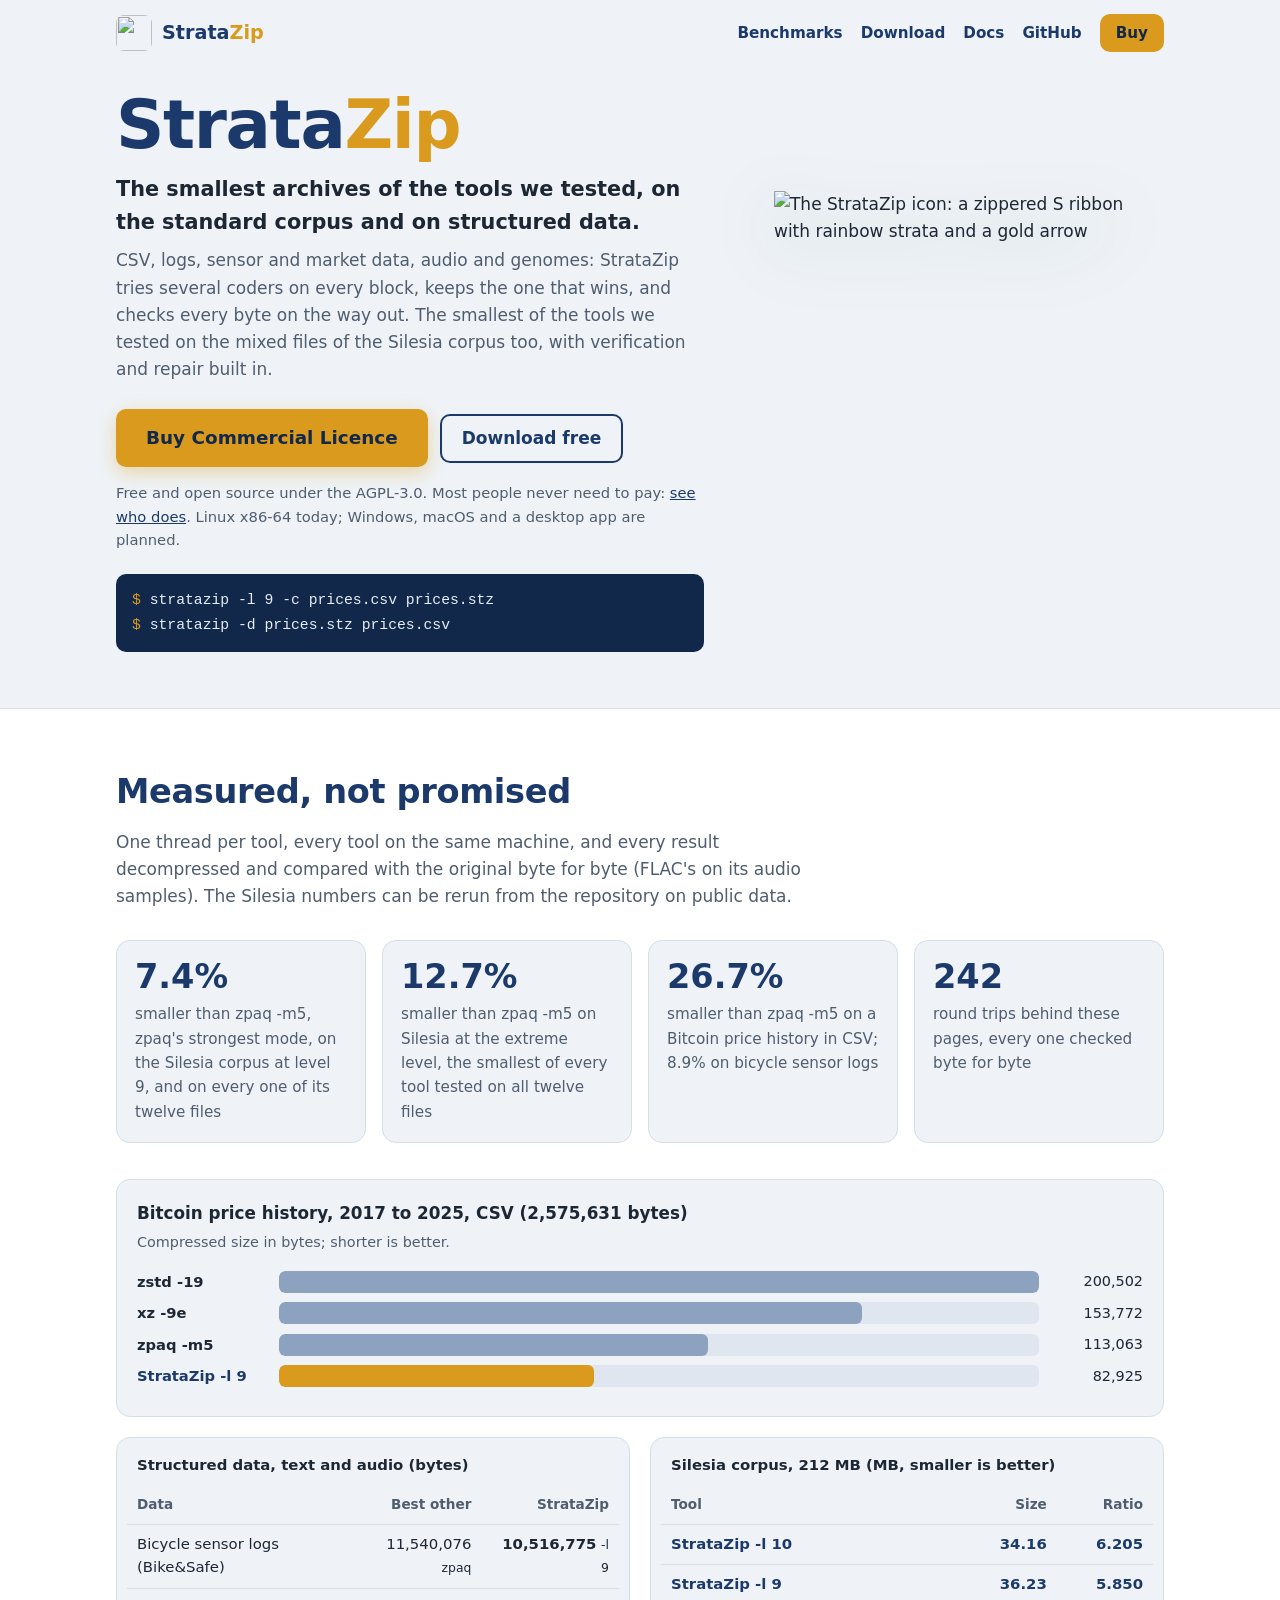
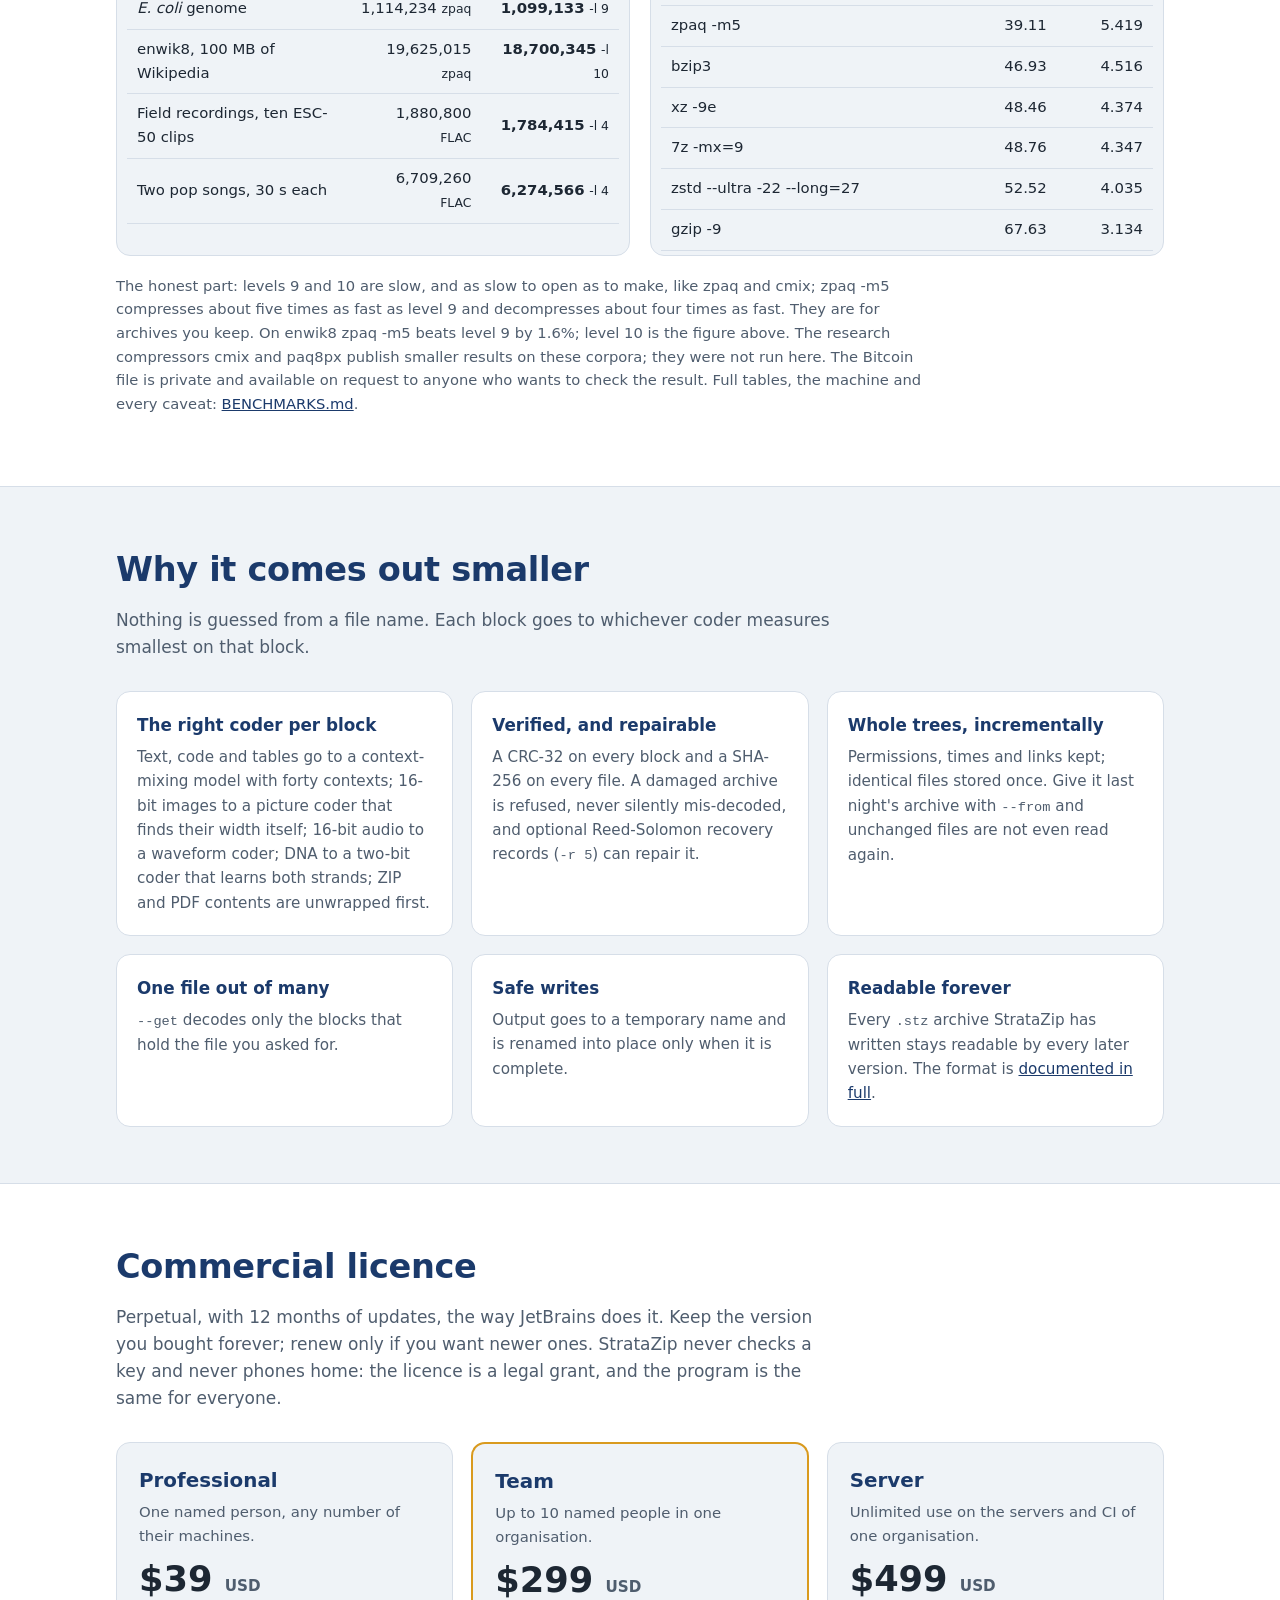
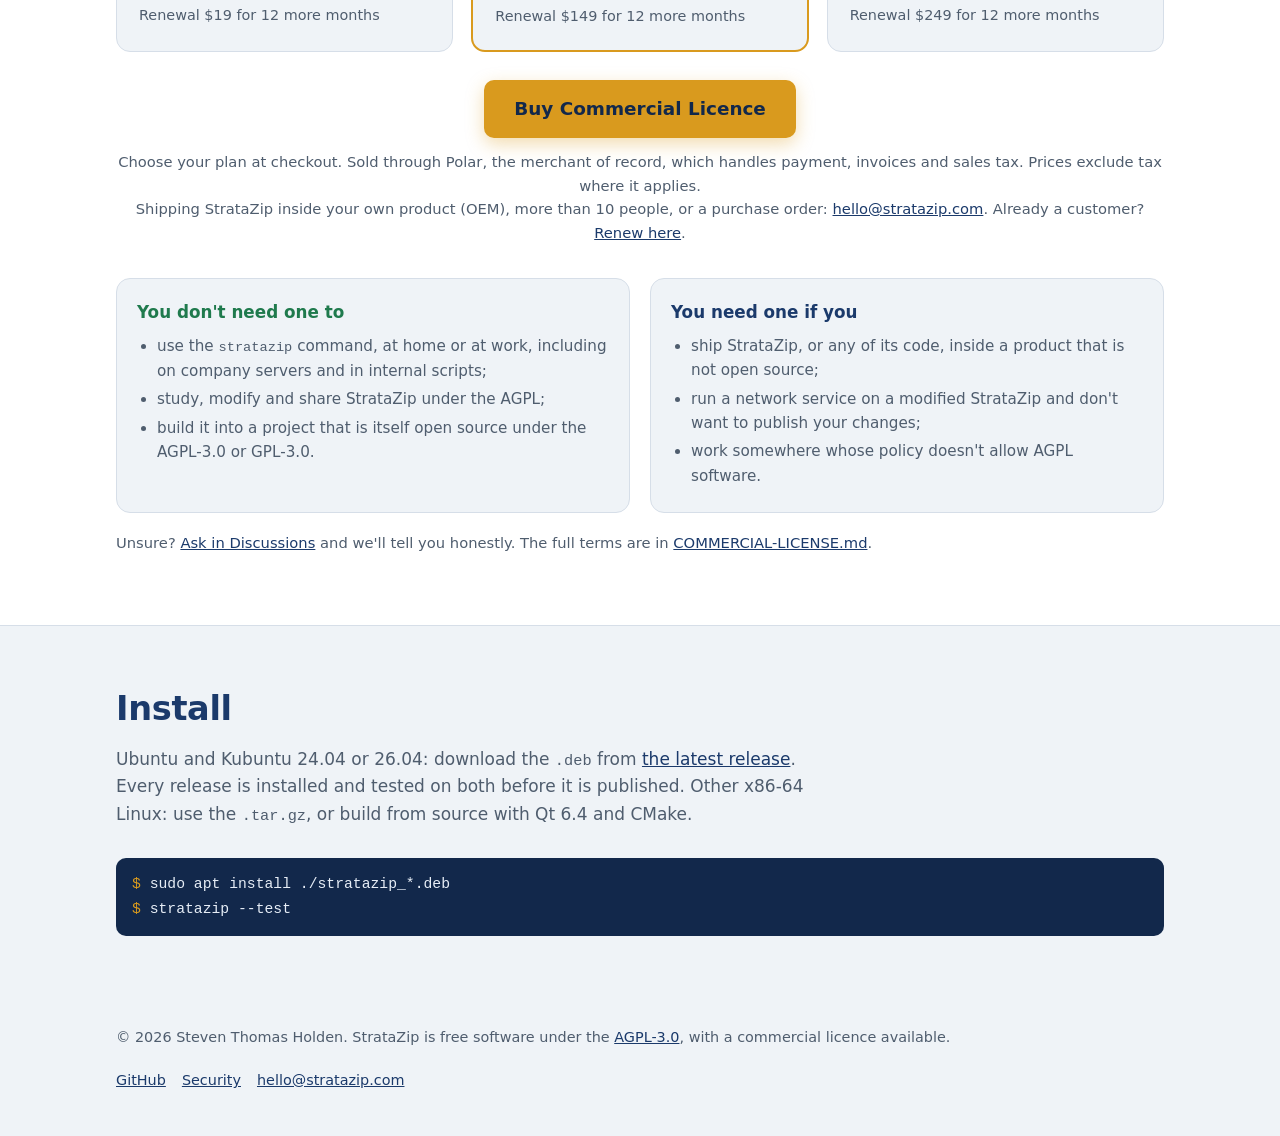
==== site/index.html @ c7405f05 "Site hero, README header and unwrapped release notes - site: the hero's last sentence still said "cl" ====
<!doctype html>
<!-- SPDX-License-Identifier: AGPL-3.0-only  Copyright (C) 2026 Steven Thomas Holden -->
<html lang="en">
<head>
  <meta charset="utf-8">
  <meta name="viewport" content="width=device-width, initial-scale=1">
  <title>StrataZip: maximum-ratio archiving</title>
  <meta name="description" content="StrataZip is a Linux archiver that picks the best coder for every block. Among the tools tested, the smallest archives on the Silesia corpus and on CSV, sensor and market data, audio and genomes, with verification and repair built in.">
  <link rel="canonical" href="https://stratazip.com/">
  <link rel="icon" type="image/png" href="assets/icon-64.png">
  <link rel="apple-touch-icon" href="assets/icon-256.png">
  <meta property="og:type" content="website">
  <meta property="og:title" content="StrataZip: maximum-ratio archiving">
  <meta property="og:description" content="7.4% under zpaq's strongest mode on the Silesia corpus, 26.7% on market data, 5 to 7% under FLAC on audio. Open source (AGPL-3.0) with a commercial licence.">
  <meta property="og:url" content="https://stratazip.com/">
  <meta property="og:image" content="https://stratazip.com/assets/banner.png">
  <meta name="twitter:card" content="summary_large_image">
  <link rel="stylesheet" href="style.css">
</head>
<body>

<header class="top">
  <div class="wrap">
    <a class="brand" href="./"><img src="assets/icon-64.png" alt="" width="36" height="36"><span>Strata<b>Zip</b></span></a>
    <nav aria-label="Main">
      <a href="#benchmarks" class="hide-s">Benchmarks</a>
      <a href="https://github.com/thomholden/StrataZip/releases/latest">Download</a>
      <a href="https://github.com/thomholden/StrataZip#readme" class="hide-s">Docs</a>
      <a href="https://github.com/thomholden/StrataZip">GitHub</a>
      <a class="btn btn-buy" href="#pricing">Buy</a>
    </nav>
  </div>
</header>

<main>

<section class="hero" style="padding-top:24px">
  <div class="wrap">
    <div>
      <h1>Strata<span>Zip</span></h1>
      <p class="lede">The smallest archives of the tools we tested, on the standard corpus and on structured data.</p>
      <p class="sub">CSV, logs, sensor and market data, audio and genomes: StrataZip tries several
        coders on every block, keeps the one that wins, and checks every byte on the way out.
        The smallest of the tools we tested on the mixed files of the Silesia corpus too,
        with verification and repair built in.</p>
      <div class="actions">
        <a class="btn btn-buy btn-big" href="https://buy.polar.sh/polar_cl_TdyygtE7vRQPSmICHFd2XKVP4a7QcoTfSLvcU0vBhZL">Buy Commercial Licence</a>
        <a class="btn btn-plain" href="https://github.com/thomholden/StrataZip/releases/latest">Download free</a>
      </div>
      <p class="fine">Free and open source under the AGPL-3.0. Most people never need to pay:
        <a href="#need">see who does</a>. Linux x86-64 today; Windows, macOS and a desktop app are planned.</p>
      <pre class="term"><span class="p">$</span> stratazip -l 9 -c prices.csv prices.stz
<span class="p">$</span> stratazip -d prices.stz prices.csv</pre>
    </div>
    <div class="hero-art">
      <img src="assets/icon-512.png" alt="The StrataZip icon: a zippered S ribbon with rainbow strata and a gold arrow" width="512" height="512">
    </div>
  </div>
</section>

<section class="alt" id="benchmarks">
  <div class="wrap">
    <h2>Measured, not promised</h2>
    <p class="intro">One thread per tool, every tool on the same machine, and every result
      decompressed and compared with the original byte for byte (FLAC's on its audio samples).
      The Silesia numbers can be
      rerun from the repository on public data.</p>

    <div class="stats">
      <div class="stat"><div class="n">7.4%</div><div class="t">smaller than zpaq -m5, zpaq's strongest mode, on the Silesia corpus at level 9, and on every one of its twelve files</div></div>
      <div class="stat"><div class="n">12.7%</div><div class="t">smaller than zpaq -m5 on Silesia at the extreme level, the smallest of every tool tested on all twelve files</div></div>
      <div class="stat"><div class="n">26.7%</div><div class="t">smaller than zpaq -m5 on a Bitcoin price history in CSV; 8.9% on bicycle sensor logs</div></div>
      <div class="stat"><div class="n">242</div><div class="t">round trips behind these pages, every one checked byte for byte</div></div>
    </div>

    <div class="chart">
      <h3>Bitcoin price history, 2017 to 2025, CSV (2,575,631 bytes)</h3>
      <p class="note">Compressed size in bytes; shorter is better.</p>
      <div class="bar"><span class="lbl">zstd -19</span><span class="track"><span class="fill" style="width:100.0%; display:block"></span></span><span class="val">200,502</span></div>
      <div class="bar"><span class="lbl">xz -9e</span><span class="track"><span class="fill" style="width:76.7%; display:block"></span></span><span class="val">153,772</span></div>
      <div class="bar"><span class="lbl">zpaq -m5</span><span class="track"><span class="fill" style="width:56.4%; display:block"></span></span><span class="val">113,063</span></div>
      <div class="bar us"><span class="lbl">StrataZip -l 9</span><span class="track"><span class="fill" style="width:41.4%; display:block"></span></span><span class="val">82,925</span></div>
    </div>

    <div class="two">
      <div class="tablebox">
        <table>
          <caption style="text-align:left; font-weight:600; padding:8px 10px; color:var(--ink)">Structured data, text and audio (bytes)</caption>
          <thead><tr><th>Data</th><th>Best other</th><th>StrataZip</th></tr></thead>
          <tbody>
            <tr><td>Bicycle sensor logs (Bike&amp;Safe)</td><td>11,540,076 <small>zpaq</small></td><td><b>10,516,775</b> <small>-l 9</small></td></tr>
            <tr><td><i>E. coli</i> genome</td><td>1,114,234 <small>zpaq</small></td><td><b>1,099,133</b> <small>-l 9</small></td></tr>
            <tr><td>enwik8, 100 MB of Wikipedia</td><td>19,625,015 <small>zpaq</small></td><td><b>18,700,345</b> <small>-l 10</small></td></tr>
            <tr><td>Field recordings, ten ESC-50 clips</td><td>1,880,800 <small>FLAC</small></td><td><b>1,784,415</b> <small>-l 4</small></td></tr>
            <tr><td>Two pop songs, 30 s each</td><td>6,709,260 <small>FLAC</small></td><td><b>6,274,566</b> <small>-l 4</small></td></tr>
          </tbody>
        </table>
      </div>
      <div class="tablebox">
        <table>
          <caption style="text-align:left; font-weight:600; padding:8px 10px; color:var(--ink)">Silesia corpus, 212 MB (MB, smaller is better)</caption>
          <thead><tr><th>Tool</th><th>Size</th><th>Ratio</th></tr></thead>
          <tbody>
            <tr class="us"><td>StrataZip -l 10</td><td>34.16</td><td>6.205</td></tr>
            <tr class="us"><td>StrataZip -l 9</td><td>36.23</td><td>5.850</td></tr>
            <tr><td>zpaq -m5</td><td>39.11</td><td>5.419</td></tr>
            <tr><td>bzip3</td><td>46.93</td><td>4.516</td></tr>
            <tr><td>xz -9e</td><td>48.46</td><td>4.374</td></tr>
            <tr><td>7z -mx=9</td><td>48.76</td><td>4.347</td></tr>
            <tr><td>zstd --ultra -22 --long=27</td><td>52.52</td><td>4.035</td></tr>
            <tr><td>gzip -9</td><td>67.63</td><td>3.134</td></tr>
          </tbody>
        </table>
      </div>
    </div>

    <p class="caveat">The honest part: levels 9 and 10 are slow, and as slow to open as to make,
      like zpaq and cmix; zpaq -m5 compresses about five times as fast as level 9 and decompresses
      about four times as fast. They are for archives
      you keep. On enwik8 zpaq -m5 beats level 9 by 1.6%; level 10 is the figure above. The research
      compressors cmix and paq8px publish smaller results on these corpora; they were not run here. The
      Bitcoin file is private and available on request to anyone who wants to check the result.
      Full tables, the machine and every caveat:
      <a href="https://github.com/thomholden/StrataZip/blob/main/docs/BENCHMARKS.md">BENCHMARKS.md</a>.</p>
  </div>
</section>

<section id="why">
  <div class="wrap">
    <h2>Why it comes out smaller</h2>
    <p class="intro">Nothing is guessed from a file name. Each block goes to whichever coder
      measures smallest on that block.</p>
    <div class="features">
      <div class="feature"><h3>The right coder per block</h3><p>Text, code and tables go to a context-mixing model with forty contexts; 16-bit images to a picture coder that finds their width itself; 16-bit audio to a waveform coder; DNA to a two-bit coder that learns both strands; ZIP and PDF contents are unwrapped first.</p></div>
      <div class="feature"><h3>Verified, and repairable</h3><p>A CRC-32 on every block and a SHA-256 on every file. A damaged archive is refused, never silently mis-decoded, and optional Reed-Solomon recovery records (<code>-r 5</code>) can repair it.</p></div>
      <div class="feature"><h3>Whole trees, incrementally</h3><p>Permissions, times and links kept; identical files stored once. Give it last night's archive with <code>--from</code> and unchanged files are not even read again.</p></div>
      <div class="feature"><h3>One file out of many</h3><p><code>--get</code> decodes only the blocks that hold the file you asked for.</p></div>
      <div class="feature"><h3>Safe writes</h3><p>Output goes to a temporary name and is renamed into place only when it is complete.</p></div>
      <div class="feature"><h3>Readable forever</h3><p>Every <code>.stz</code> archive StrataZip has written stays readable by every later version. The format is <a href="https://github.com/thomholden/StrataZip/blob/main/docs/FORMAT.md">documented in full</a>.</p></div>
    </div>
  </div>
</section>

<section class="alt" id="pricing">
  <div class="wrap">
    <h2>Commercial licence</h2>
    <p class="intro">Perpetual, with 12 months of updates, the way JetBrains does it. Keep the
      version you bought forever; renew only if you want newer ones. StrataZip never checks a key
      and never phones home: the licence is a legal grant, and the program is the same for everyone.</p>

    <div class="plans">
      <div class="plan"><h3>Professional</h3><p class="who">One named person, any number of their machines.</p><div class="price">$39 <small>USD</small></div><div class="renew">Renewal $19 for 12 more months</div></div>
      <div class="plan pick"><h3>Team</h3><p class="who">Up to 10 named people in one organisation.</p><div class="price">$299 <small>USD</small></div><div class="renew">Renewal $149 for 12 more months</div></div>
      <div class="plan"><h3>Server</h3><p class="who">Unlimited use on the servers and CI of one organisation.</p><div class="price">$499 <small>USD</small></div><div class="renew">Renewal $249 for 12 more months</div></div>
    </div>

    <div class="buybar">
      <a class="btn btn-buy btn-big" href="https://buy.polar.sh/polar_cl_TdyygtE7vRQPSmICHFd2XKVP4a7QcoTfSLvcU0vBhZL">Buy Commercial Licence</a>
      <p>Choose your plan at checkout. Sold through Polar, the merchant of record, which handles
        payment, invoices and sales tax. Prices exclude tax where it applies.<br>
        Shipping StrataZip inside your own product (OEM), more than 10 people, or a purchase order:
        <a href="mailto:hello@stratazip.com">hello@stratazip.com</a>.
        Already a customer? <a href="https://github.com/thomholden/StrataZip/blob/main/COMMERCIAL.md#renewing">Renew here</a>.</p>
    </div>

    <div class="need" id="need">
      <div class="free">
        <h3>You don't need one to</h3>
        <ul>
          <li>use the <code>stratazip</code> command, at home or at work, including on company servers and in internal scripts;</li>
          <li>study, modify and share StrataZip under the AGPL;</li>
          <li>build it into a project that is itself open source under the AGPL-3.0 or GPL-3.0.</li>
        </ul>
      </div>
      <div class="paid">
        <h3>You need one if you</h3>
        <ul>
          <li>ship StrataZip, or any of its code, inside a product that is not open source;</li>
          <li>run a network service on a modified StrataZip and don't want to publish your changes;</li>
          <li>work somewhere whose policy doesn't allow AGPL software.</li>
        </ul>
      </div>
    </div>
    <p class="caveat">Unsure? <a href="https://github.com/thomholden/StrataZip/discussions">Ask in Discussions</a>
      and we'll tell you honestly. The full terms are in
      <a href="https://github.com/thomholden/StrataZip/blob/main/COMMERCIAL-LICENSE.md">COMMERCIAL-LICENSE.md</a>.</p>
  </div>
</section>

<section id="install">
  <div class="wrap">
    <h2>Install</h2>
    <p class="intro">Ubuntu and Kubuntu 24.04 or 26.04: download the <code>.deb</code> from
      <a href="https://github.com/thomholden/StrataZip/releases/latest">the latest release</a>. Every
      release is installed and tested on both before it is published. Other x86-64 Linux: use the
      <code>.tar.gz</code>, or build from source with Qt 6.4 and CMake.</p>
    <pre class="term"><span class="p">$</span> sudo apt install ./stratazip_*.deb
<span class="p">$</span> stratazip --test</pre>
  </div>
</section>

</main>

<footer>
  <div class="wrap">
    <div>© 2026 Steven Thomas Holden. StrataZip is free software under the
      <a href="https://github.com/thomholden/StrataZip/blob/main/LICENSE">AGPL-3.0</a>, with a commercial licence available.</div>
    <nav aria-label="Footer">
      <a href="https://github.com/thomholden/StrataZip">GitHub</a>
      <a href="https://github.com/thomholden/StrataZip/blob/main/SECURITY.md">Security</a>
      <a href="mailto:hello@stratazip.com">hello@stratazip.com</a>
    </nav>
  </div>
</footer>

</body>
</html>
---- site/style.css ----
/* SPDX-License-Identifier: AGPL-3.0-only
   Copyright (C) 2026 Steven Thomas Holden
   stratazip.com: one stylesheet, no web fonts, no scripts from anywhere else. */

:root {
  --navy: #1b3a6b;
  --navy-deep: #12284b;
  --gold: #d99a1e;
  --gold-hover: #e8ab2e;
  --ink: #1d2733;
  --muted: #4f5d6e;
  --bg: #eff3f7;
  --card: #ffffff;
  --line: #d6dee8;
  --good: #1f7a4d;
  --radius: 14px;
  --wrap: 1080px;
  color-scheme: light;
}

* { box-sizing: border-box; }

html { -webkit-text-size-adjust: 100%; }

body {
  margin: 0;
  background: var(--bg);
  color: var(--ink);
  font: 17px/1.6 system-ui, -apple-system, "Segoe UI", Roboto, "Helvetica Neue", Arial, sans-serif;
}

a { color: var(--navy); }
a:hover { color: var(--navy-deep); }

code, pre {
  font-family: ui-monospace, "SFMono-Regular", Menlo, Consolas, "Liberation Mono", monospace;
  font-size: 0.9em;
}

.wrap { max-width: var(--wrap); margin: 0 auto; padding: 0 16px; }

/* ---- header ---- */
.top { padding: 14px 0; }
.top .wrap { display: flex; align-items: center; gap: 16px; flex-wrap: wrap; }
.brand {
  display: flex; align-items: center; gap: 10px;
  font-weight: 800; font-size: 1.2rem; text-decoration: none; color: var(--navy);
  margin-right: auto;
}
.brand img { width: 36px; height: 36px; border-radius: 8px; }
.brand b { color: var(--gold); font-weight: 800; }
.top nav { display: flex; gap: 18px; align-items: center; flex-wrap: wrap; }
.top nav a { text-decoration: none; font-weight: 600; font-size: 0.95rem; }

/* ---- buttons ---- */
.btn {
  display: inline-block; text-decoration: none; font-weight: 700;
  border-radius: 10px; padding: 12px 20px; line-height: 1.2;
  border: 2px solid transparent;
}
.btn-buy { background: var(--gold); color: var(--navy-deep); }
.btn-buy:hover { background: var(--gold-hover); color: var(--navy-deep); }
.btn-big { font-size: 1.15rem; padding: 16px 28px; box-shadow: 0 6px 18px rgba(217, 154, 30, 0.35); }
.btn-plain { border-color: var(--navy); color: var(--navy); background: transparent; }
.btn-plain:hover { background: var(--navy); color: #fff; }
.top .btn { padding: 8px 14px; font-size: 0.95rem; }

/* ---- hero ---- */
.hero { padding: 40px 0 56px; }
.hero .wrap { display: grid; grid-template-columns: 1.4fr 1fr; gap: 40px; align-items: center; }
.hero h1 {
  margin: 0 0 6px; font-size: clamp(2.6rem, 7vw, 4.2rem); line-height: 1.05;
  color: var(--navy); letter-spacing: -0.02em;
}
.hero h1 span { color: var(--gold); }
.hero .lede { font-size: 1.3rem; color: var(--ink); margin: 12px 0 8px; font-weight: 600; }
.hero .sub { color: var(--muted); margin: 0 0 26px; }
.hero .actions { display: flex; gap: 12px; flex-wrap: wrap; align-items: center; }
.hero .fine { color: var(--muted); font-size: 0.92rem; margin-top: 14px; }
.hero-art img { width: 100%; max-width: 360px; height: auto; display: block; margin: 0 auto;
  filter: drop-shadow(0 18px 30px rgba(18, 40, 75, 0.28)); }

.term {
  background: var(--navy-deep); color: #e6edf6; border-radius: 10px;
  padding: 14px 16px; margin: 22px 0 0; overflow-x: auto; font-size: 0.92rem; line-height: 1.7;
}
.term .p { color: var(--gold); user-select: none; }

/* ---- sections ---- */
section { padding: 56px 0; }
section.alt { background: var(--card); border-top: 1px solid var(--line); border-bottom: 1px solid var(--line); }
h2 { color: var(--navy); font-size: clamp(1.6rem, 4vw, 2.1rem); margin: 0 0 10px; letter-spacing: -0.01em; }
.intro { color: var(--muted); max-width: 720px; margin: 0 0 30px; }

/* ---- stat tiles ---- */
.stats { display: grid; grid-template-columns: repeat(4, 1fr); gap: 16px; margin-bottom: 36px; }
.stat { background: var(--bg); border: 1px solid var(--line); border-radius: var(--radius); padding: 18px; }
section:not(.alt) .stat { background: var(--card); }
.stat .n { font-size: 2.1rem; font-weight: 800; color: var(--navy); line-height: 1.1; }
.stat .n small { font-size: 1rem; font-weight: 700; color: var(--muted); }
.stat .t { font-size: 0.95rem; color: var(--muted); margin-top: 6px; }

/* ---- bar chart ---- */
.chart { background: var(--bg); border: 1px solid var(--line); border-radius: var(--radius); padding: 20px; }
.chart h3 { margin: 0 0 4px; font-size: 1.05rem; color: var(--ink); }
.chart .note { margin: 0 0 16px; color: var(--muted); font-size: 0.9rem; }
.bar { display: grid; grid-template-columns: 130px 1fr 92px; gap: 12px; align-items: center; margin: 8px 0; }
.bar .lbl { font-size: 0.92rem; font-weight: 600; }
.bar .track { background: #dfe6ef; border-radius: 6px; height: 22px; overflow: hidden; }
.bar .fill { background: #8da2bf; height: 100%; border-radius: 6px; }
.bar.us .fill { background: var(--gold); }
.bar.us .lbl { color: var(--navy); }
.bar .val { font-variant-numeric: tabular-nums; font-size: 0.9rem; text-align: right; }

.two { display: grid; grid-template-columns: 1fr 1fr; gap: 20px; margin-top: 20px; }

table { width: 100%; border-collapse: collapse; font-size: 0.93rem; }
th, td { padding: 8px 10px; border-bottom: 1px solid var(--line); text-align: right; }
th:first-child, td:first-child { text-align: left; }
th { color: var(--muted); font-weight: 600; font-size: 0.85rem; }
tr.us td { font-weight: 700; color: var(--navy); }
.tablebox { background: var(--card); border: 1px solid var(--line); border-radius: var(--radius); padding: 8px 10px 4px; overflow-x: auto; }
section.alt .tablebox { background: var(--bg); }
.caveat { color: var(--muted); font-size: 0.92rem; margin-top: 18px; max-width: 820px; }

/* ---- features ---- */
.features { display: grid; grid-template-columns: repeat(3, 1fr); gap: 18px; }
.feature { background: var(--card); border: 1px solid var(--line); border-radius: var(--radius); padding: 20px; }
.feature h3 { margin: 0 0 6px; font-size: 1.05rem; color: var(--navy); }
.feature p { margin: 0; color: var(--muted); font-size: 0.95rem; }

/* ---- pricing ---- */
.plans { display: grid; grid-template-columns: repeat(3, 1fr); gap: 18px; margin-bottom: 24px; }
.plan { background: var(--bg); border: 1px solid var(--line); border-radius: var(--radius); padding: 22px; }
.plan.pick { border: 2px solid var(--gold); }
.plan h3 { margin: 0; color: var(--navy); }
.plan .who { color: var(--muted); font-size: 0.93rem; min-height: 3em; margin: 4px 0 12px; }
.plan .price { font-size: 2.2rem; font-weight: 800; color: var(--ink); line-height: 1; }
.plan .price small { font-size: 0.95rem; color: var(--muted); font-weight: 600; }
.plan .renew { color: var(--muted); font-size: 0.9rem; margin-top: 8px; }
.buybar { text-align: center; margin: 28px 0 8px; }
.buybar p { color: var(--muted); font-size: 0.92rem; margin: 12px 0 0; }

.need { display: grid; grid-template-columns: 1fr 1fr; gap: 20px; margin-top: 34px; }
.need > div { background: var(--bg); border: 1px solid var(--line); border-radius: var(--radius); padding: 20px; }
.need h3 { margin: 0 0 8px; font-size: 1.05rem; }
.need .free h3 { color: var(--good); }
.need .paid h3 { color: var(--navy); }
.need ul { margin: 0; padding-left: 20px; color: var(--muted); font-size: 0.95rem; }
.need li { margin: 4px 0; }

/* ---- simple pages ---- */
.page { padding: 40px 0 70px; }
.page .card { background: var(--card); border: 1px solid var(--line); border-radius: var(--radius);
  padding: 32px; max-width: 720px; margin: 0 auto; }
.page h1 { color: var(--navy); margin: 0 0 10px; font-size: clamp(1.8rem, 5vw, 2.4rem); line-height: 1.15; }
.page ol { padding-left: 22px; }
.page li { margin: 10px 0; }
.page .actions { display: flex; gap: 12px; flex-wrap: wrap; margin-top: 24px; }

/* ---- footer ---- */
footer { padding: 34px 0 44px; color: var(--muted); font-size: 0.9rem; }
footer .wrap { display: flex; gap: 20px; flex-wrap: wrap; justify-content: space-between; }
footer nav { display: flex; gap: 16px; flex-wrap: wrap; }

/* ---- narrow screens ---- */
@media (max-width: 900px) {
  .stats { grid-template-columns: repeat(2, 1fr); }
  .features, .plans { grid-template-columns: 1fr; }
  .plan .who { min-height: 0; }
}
@media (max-width: 760px) {
  .hero { padding: 16px 0 40px; }
  .hero .wrap { grid-template-columns: minmax(0, 1fr); }
  .hero .wrap > * { min-width: 0; }
  .hero-art { order: -1; }
  .hero-art img { max-width: 160px; }
  .two, .need { grid-template-columns: 1fr; }
  .top nav .hide-s { display: none; }
  .bar { grid-template-columns: 92px 1fr 74px; gap: 8px; }
  section { padding: 44px 0; }
}
@media (max-width: 420px) {
  .stats { grid-template-columns: 1fr; }
}
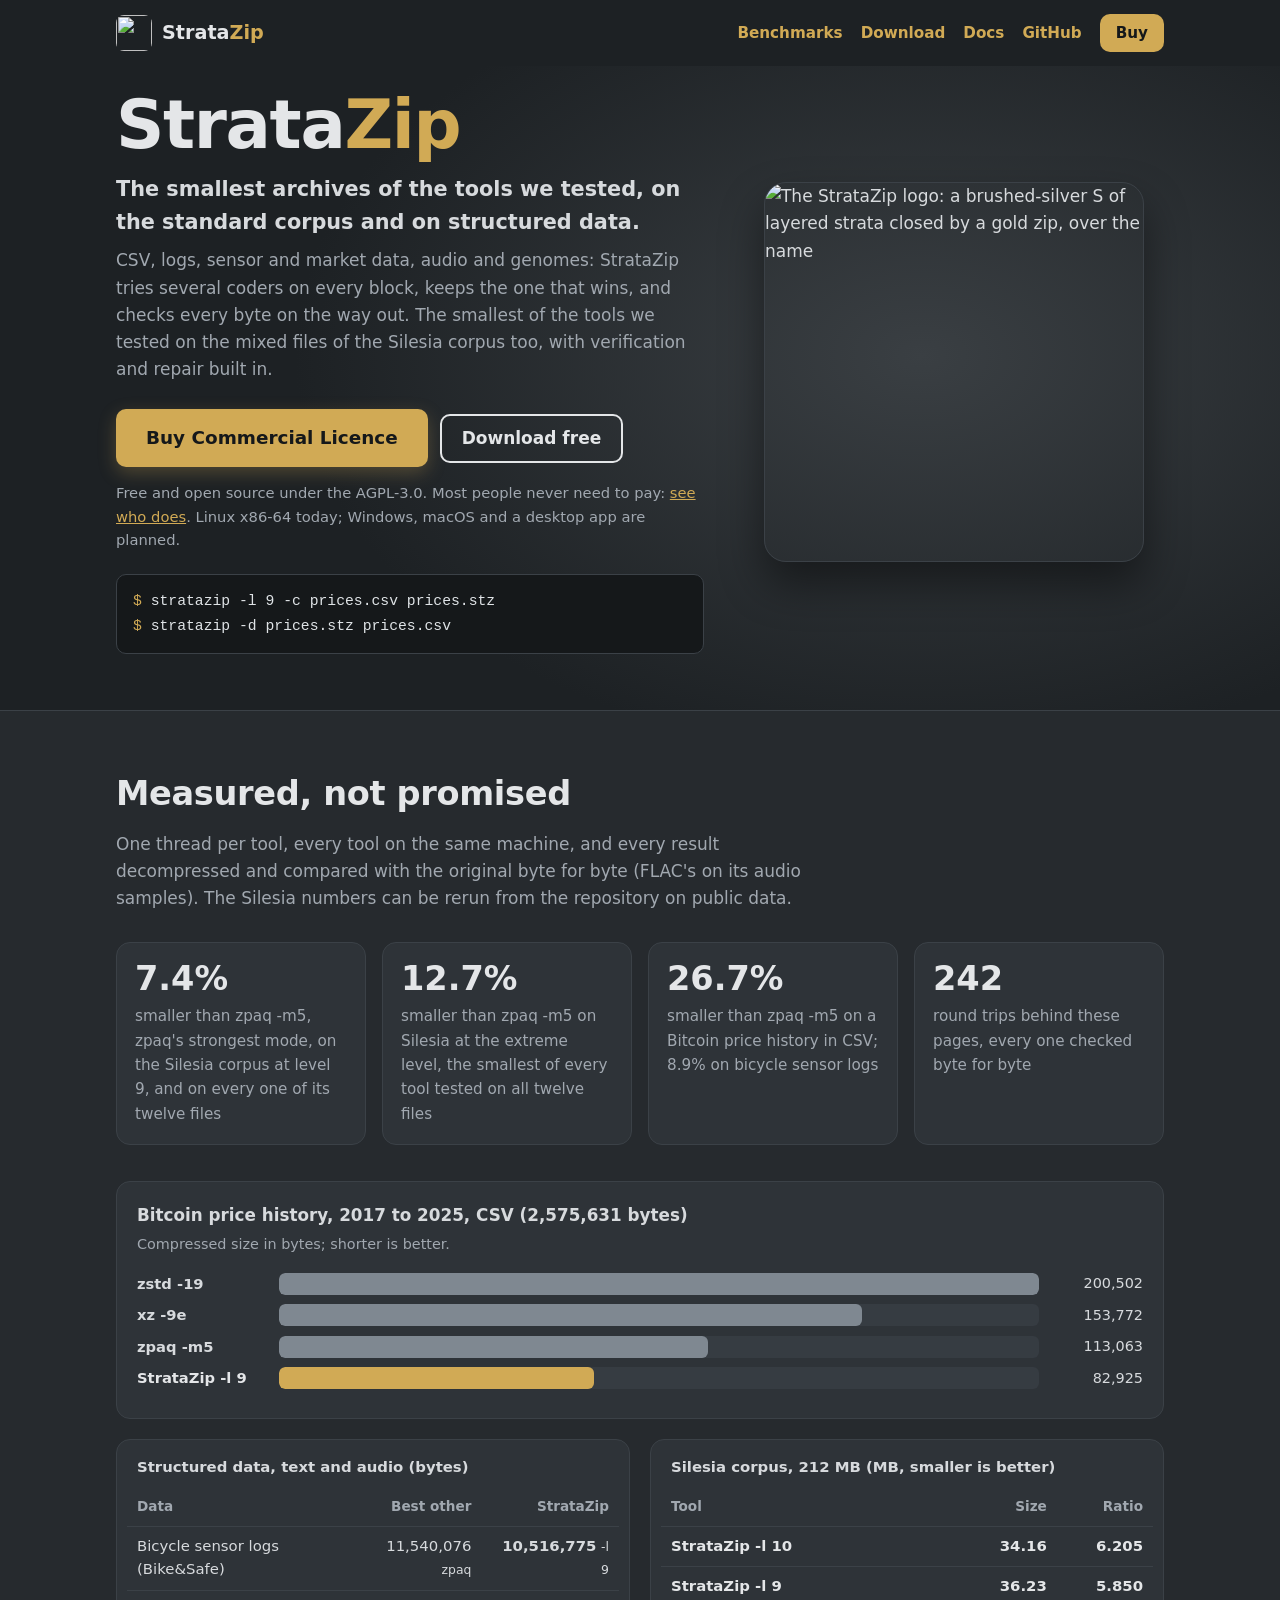
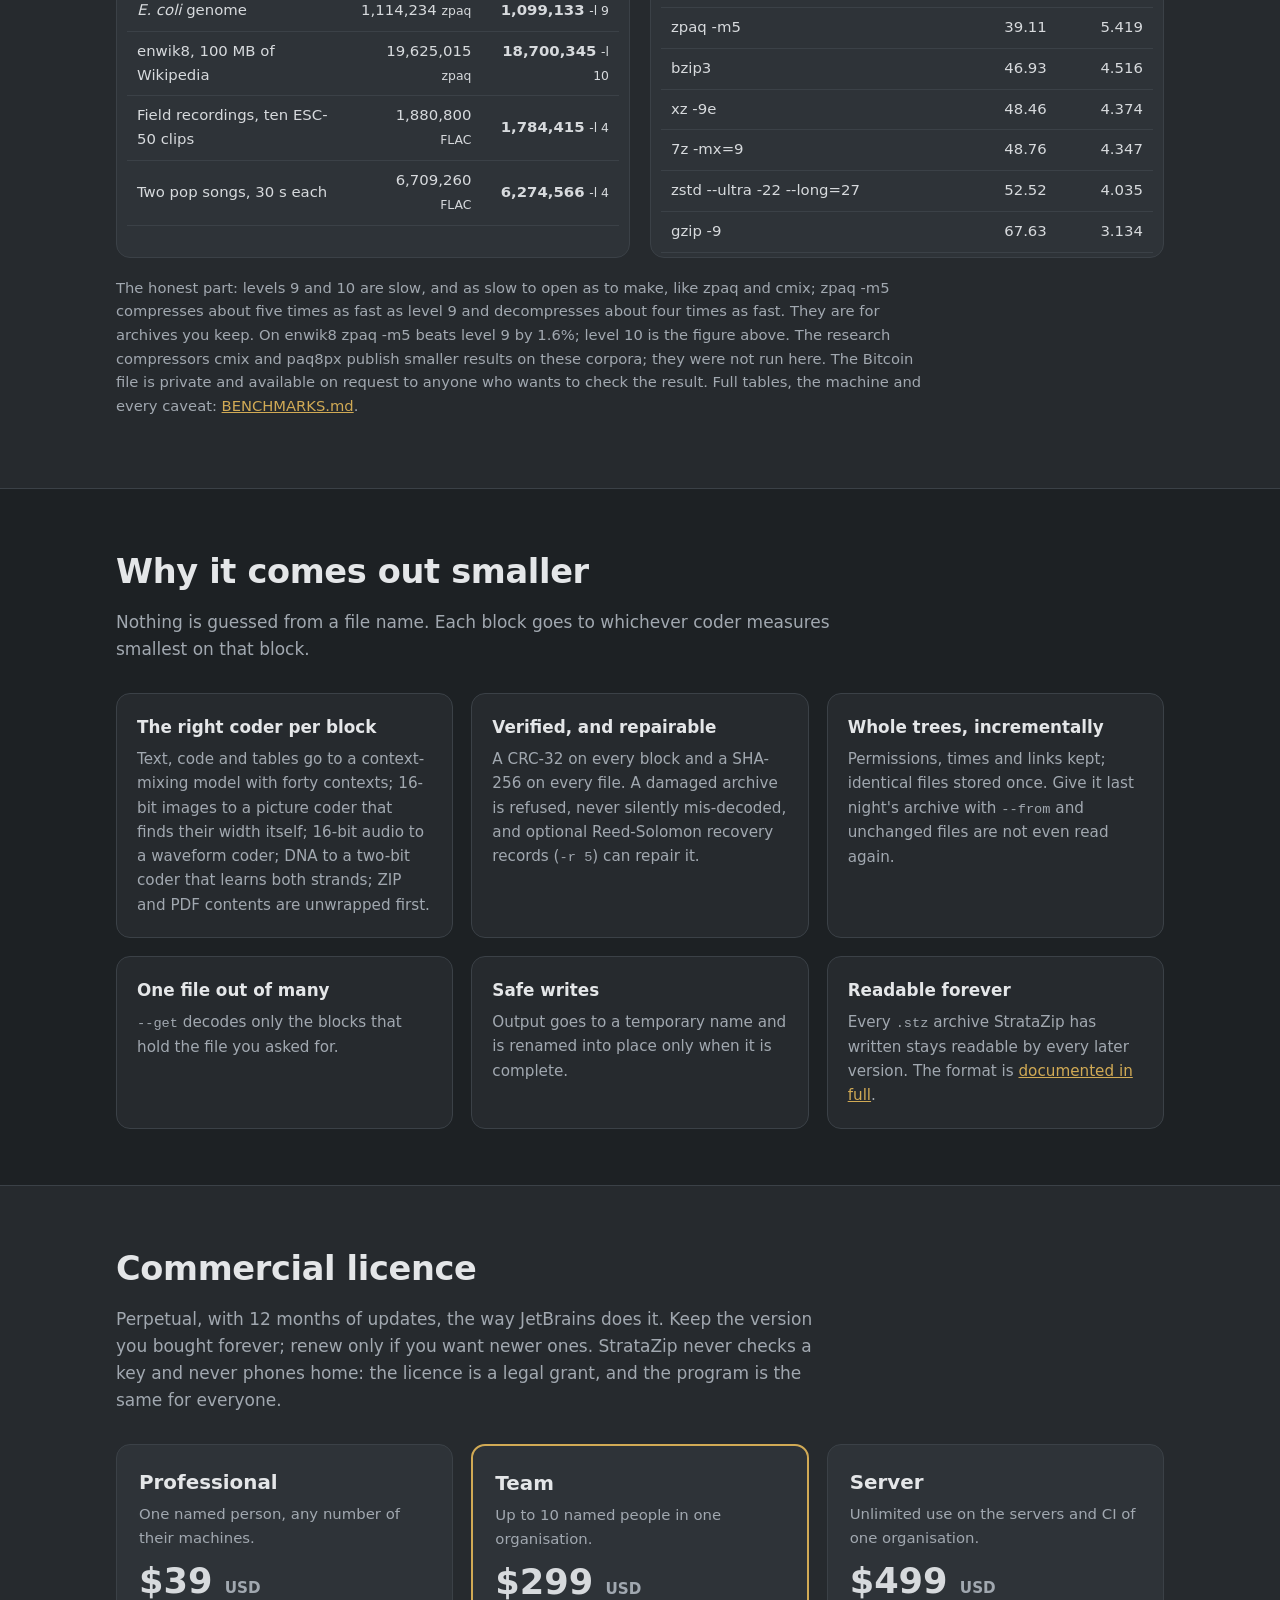
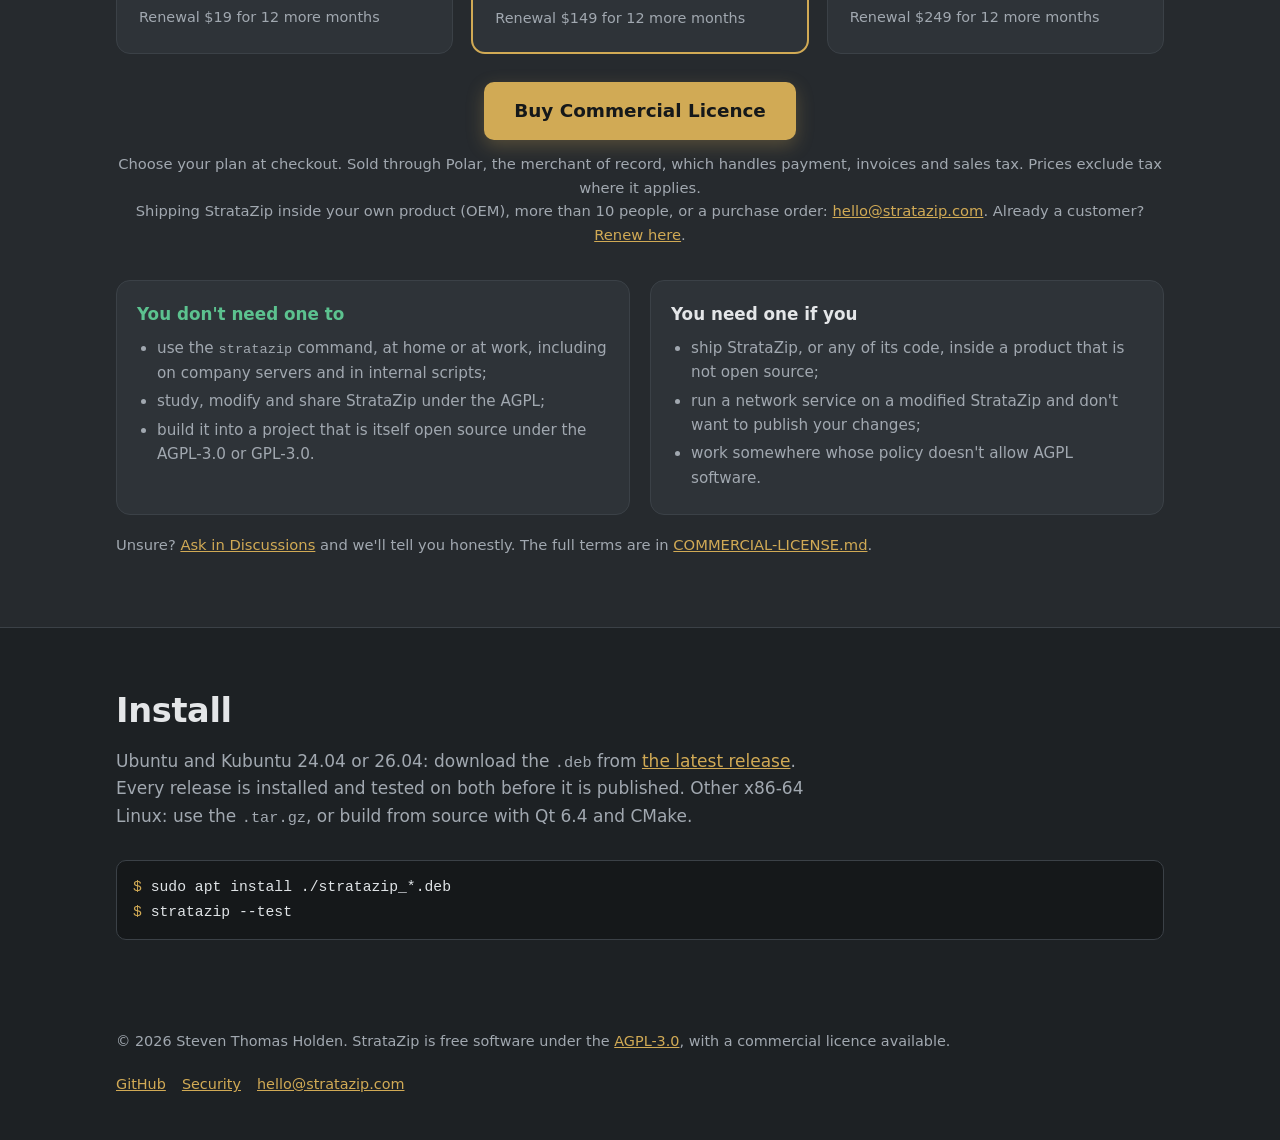
==== commit 2ba6870f: "The new logo: icons, banner, and the site in its colours assets: icon-64 is the mark alone, icon-128" ====
--- a/site/index.html
+++ b/site/index.html
@@ -4,6 +4,7 @@
 <head>
   <meta charset="utf-8">
   <meta name="viewport" content="width=device-width, initial-scale=1">
+  <meta name="theme-color" content="#1d2124">
   <title>StrataZip: maximum-ratio archiving</title>
   <meta name="description" content="StrataZip is a Linux archiver that picks the best coder for every block. Among the tools tested, the smallest archives on the Silesia corpus and on CSV, sensor and market data, audio and genomes, with verification and repair built in.">
   <link rel="canonical" href="https://stratazip.com/">
@@ -53,7 +54,7 @@
 <span class="p">$</span> stratazip -d prices.stz prices.csv</pre>
     </div>
     <div class="hero-art">
-      <img src="assets/icon-512.png" alt="The StrataZip icon: a zippered S ribbon with rainbow strata and a gold arrow" width="512" height="512">
+      <img src="assets/icon-512.png" alt="The StrataZip logo: a brushed-silver S of layered strata closed by a gold zip, over the name" width="512" height="512">
     </div>
   </div>
 </section>
--- a/site/style.css
+++ b/site/style.css
@@ -3,19 +3,21 @@
    stratazip.com: one stylesheet, no web fonts, no scripts from anywhere else. */
 
 :root {
-  --navy: #1b3a6b;
-  --navy-deep: #12284b;
-  --gold: #d99a1e;
-  --gold-hover: #e8ab2e;
-  --ink: #1d2733;
-  --muted: #4f5d6e;
-  --bg: #eff3f7;
-  --card: #ffffff;
-  --line: #d6dee8;
-  --good: #1f7a4d;
+  /* the logo's own colours: charcoal ground, brushed silver, gold */
+  --head: #e4e6e8;
+  --deep: #15181a;
+  --gold: #d1aa55;
+  --gold-hover: #e3c27a;
+  --ink: #d7dadd;
+  --muted: #a1a8b0;
+  --bg: #1d2124;
+  --card: #262a2e;
+  --raised: #2e3338;
+  --line: #3b4147;
+  --good: #5cc28f;
   --radius: 14px;
   --wrap: 1080px;
-  color-scheme: light;
+  color-scheme: dark;
 }
 
 * { box-sizing: border-box; }
@@ -29,8 +31,8 @@
   font: 17px/1.6 system-ui, -apple-system, "Segoe UI", Roboto, "Helvetica Neue", Arial, sans-serif;
 }
 
-a { color: var(--navy); }
-a:hover { color: var(--navy-deep); }
+a { color: var(--gold); }
+a:hover { color: var(--gold-hover); }
 
 code, pre {
   font-family: ui-monospace, "SFMono-Regular", Menlo, Consolas, "Liberation Mono", monospace;
@@ -44,7 +46,7 @@
 .top .wrap { display: flex; align-items: center; gap: 16px; flex-wrap: wrap; }
 .brand {
   display: flex; align-items: center; gap: 10px;
-  font-weight: 800; font-size: 1.2rem; text-decoration: none; color: var(--navy);
+  font-weight: 800; font-size: 1.2rem; text-decoration: none; color: var(--head);
   margin-right: auto;
 }
 .brand img { width: 36px; height: 36px; border-radius: 8px; }
@@ -58,30 +60,32 @@
   border-radius: 10px; padding: 12px 20px; line-height: 1.2;
   border: 2px solid transparent;
 }
-.btn-buy { background: var(--gold); color: var(--navy-deep); }
-.btn-buy:hover { background: var(--gold-hover); color: var(--navy-deep); }
-.btn-big { font-size: 1.15rem; padding: 16px 28px; box-shadow: 0 6px 18px rgba(217, 154, 30, 0.35); }
-.btn-plain { border-color: var(--navy); color: var(--navy); background: transparent; }
-.btn-plain:hover { background: var(--navy); color: #fff; }
+.btn-buy { background: var(--gold); color: var(--deep); }
+.btn-buy:hover { background: var(--gold-hover); color: var(--deep); }
+.btn-big { font-size: 1.15rem; padding: 16px 28px; box-shadow: 0 6px 18px rgba(209, 170, 85, 0.28); }
+.btn-plain { border-color: var(--head); color: var(--head); background: transparent; }
+.btn-plain:hover { background: var(--head); color: var(--deep); }
 .top .btn { padding: 8px 14px; font-size: 0.95rem; }
 
 /* ---- hero ---- */
-.hero { padding: 40px 0 56px; }
+.hero { padding: 40px 0 56px;
+  background: radial-gradient(ellipse 70% 90% at 72% 45%, #3a3f43 0%, var(--bg) 70%); }
 .hero .wrap { display: grid; grid-template-columns: 1.4fr 1fr; gap: 40px; align-items: center; }
 .hero h1 {
   margin: 0 0 6px; font-size: clamp(2.6rem, 7vw, 4.2rem); line-height: 1.05;
-  color: var(--navy); letter-spacing: -0.02em;
+  color: var(--head); letter-spacing: -0.02em;
 }
 .hero h1 span { color: var(--gold); }
 .hero .lede { font-size: 1.3rem; color: var(--ink); margin: 12px 0 8px; font-weight: 600; }
 .hero .sub { color: var(--muted); margin: 0 0 26px; }
 .hero .actions { display: flex; gap: 12px; flex-wrap: wrap; align-items: center; }
 .hero .fine { color: var(--muted); font-size: 0.92rem; margin-top: 14px; }
-.hero-art img { width: 100%; max-width: 360px; height: auto; display: block; margin: 0 auto;
-  filter: drop-shadow(0 18px 30px rgba(18, 40, 75, 0.28)); }
+.hero-art img { width: 100%; max-width: 380px; height: auto; display: block; margin: 0 auto;
+  border-radius: 22px; border: 1px solid var(--line);
+  box-shadow: 0 22px 44px rgba(0, 0, 0, 0.45); }
 
 .term {
-  background: var(--navy-deep); color: #e6edf6; border-radius: 10px;
+  background: var(--deep); color: #dfe3e6; border: 1px solid var(--line); border-radius: 10px;
   padding: 14px 16px; margin: 22px 0 0; overflow-x: auto; font-size: 0.92rem; line-height: 1.7;
 }
 .term .p { color: var(--gold); user-select: none; }
@@ -89,27 +93,27 @@
 /* ---- sections ---- */
 section { padding: 56px 0; }
 section.alt { background: var(--card); border-top: 1px solid var(--line); border-bottom: 1px solid var(--line); }
-h2 { color: var(--navy); font-size: clamp(1.6rem, 4vw, 2.1rem); margin: 0 0 10px; letter-spacing: -0.01em; }
+h2 { color: var(--head); font-size: clamp(1.6rem, 4vw, 2.1rem); margin: 0 0 10px; letter-spacing: -0.01em; }
 .intro { color: var(--muted); max-width: 720px; margin: 0 0 30px; }
 
 /* ---- stat tiles ---- */
 .stats { display: grid; grid-template-columns: repeat(4, 1fr); gap: 16px; margin-bottom: 36px; }
-.stat { background: var(--bg); border: 1px solid var(--line); border-radius: var(--radius); padding: 18px; }
+.stat { background: var(--raised); border: 1px solid var(--line); border-radius: var(--radius); padding: 18px; }
 section:not(.alt) .stat { background: var(--card); }
-.stat .n { font-size: 2.1rem; font-weight: 800; color: var(--navy); line-height: 1.1; }
+.stat .n { font-size: 2.1rem; font-weight: 800; color: var(--head); line-height: 1.1; }
 .stat .n small { font-size: 1rem; font-weight: 700; color: var(--muted); }
 .stat .t { font-size: 0.95rem; color: var(--muted); margin-top: 6px; }
 
 /* ---- bar chart ---- */
-.chart { background: var(--bg); border: 1px solid var(--line); border-radius: var(--radius); padding: 20px; }
+.chart { background: var(--raised); border: 1px solid var(--line); border-radius: var(--radius); padding: 20px; }
 .chart h3 { margin: 0 0 4px; font-size: 1.05rem; color: var(--ink); }
 .chart .note { margin: 0 0 16px; color: var(--muted); font-size: 0.9rem; }
 .bar { display: grid; grid-template-columns: 130px 1fr 92px; gap: 12px; align-items: center; margin: 8px 0; }
 .bar .lbl { font-size: 0.92rem; font-weight: 600; }
-.bar .track { background: #dfe6ef; border-radius: 6px; height: 22px; overflow: hidden; }
-.bar .fill { background: #8da2bf; height: 100%; border-radius: 6px; }
+.bar .track { background: #363c42; border-radius: 6px; height: 22px; overflow: hidden; }
+.bar .fill { background: #7f8891; height: 100%; border-radius: 6px; }
 .bar.us .fill { background: var(--gold); }
-.bar.us .lbl { color: var(--navy); }
+.bar.us .lbl { color: var(--head); }
 .bar .val { font-variant-numeric: tabular-nums; font-size: 0.9rem; text-align: right; }
 
 .two { display: grid; grid-template-columns: 1fr 1fr; gap: 20px; margin-top: 20px; }
@@ -118,22 +122,22 @@
 th, td { padding: 8px 10px; border-bottom: 1px solid var(--line); text-align: right; }
 th:first-child, td:first-child { text-align: left; }
 th { color: var(--muted); font-weight: 600; font-size: 0.85rem; }
-tr.us td { font-weight: 700; color: var(--navy); }
+tr.us td { font-weight: 700; color: var(--head); }
 .tablebox { background: var(--card); border: 1px solid var(--line); border-radius: var(--radius); padding: 8px 10px 4px; overflow-x: auto; }
-section.alt .tablebox { background: var(--bg); }
+section.alt .tablebox { background: var(--raised); }
 .caveat { color: var(--muted); font-size: 0.92rem; margin-top: 18px; max-width: 820px; }
 
 /* ---- features ---- */
 .features { display: grid; grid-template-columns: repeat(3, 1fr); gap: 18px; }
 .feature { background: var(--card); border: 1px solid var(--line); border-radius: var(--radius); padding: 20px; }
-.feature h3 { margin: 0 0 6px; font-size: 1.05rem; color: var(--navy); }
+.feature h3 { margin: 0 0 6px; font-size: 1.05rem; color: var(--head); }
 .feature p { margin: 0; color: var(--muted); font-size: 0.95rem; }
 
 /* ---- pricing ---- */
 .plans { display: grid; grid-template-columns: repeat(3, 1fr); gap: 18px; margin-bottom: 24px; }
-.plan { background: var(--bg); border: 1px solid var(--line); border-radius: var(--radius); padding: 22px; }
+.plan { background: var(--raised); border: 1px solid var(--line); border-radius: var(--radius); padding: 22px; }
 .plan.pick { border: 2px solid var(--gold); }
-.plan h3 { margin: 0; color: var(--navy); }
+.plan h3 { margin: 0; color: var(--head); }
 .plan .who { color: var(--muted); font-size: 0.93rem; min-height: 3em; margin: 4px 0 12px; }
 .plan .price { font-size: 2.2rem; font-weight: 800; color: var(--ink); line-height: 1; }
 .plan .price small { font-size: 0.95rem; color: var(--muted); font-weight: 600; }
@@ -142,10 +146,10 @@
 .buybar p { color: var(--muted); font-size: 0.92rem; margin: 12px 0 0; }
 
 .need { display: grid; grid-template-columns: 1fr 1fr; gap: 20px; margin-top: 34px; }
-.need > div { background: var(--bg); border: 1px solid var(--line); border-radius: var(--radius); padding: 20px; }
+.need > div { background: var(--raised); border: 1px solid var(--line); border-radius: var(--radius); padding: 20px; }
 .need h3 { margin: 0 0 8px; font-size: 1.05rem; }
 .need .free h3 { color: var(--good); }
-.need .paid h3 { color: var(--navy); }
+.need .paid h3 { color: var(--head); }
 .need ul { margin: 0; padding-left: 20px; color: var(--muted); font-size: 0.95rem; }
 .need li { margin: 4px 0; }
 
@@ -153,7 +157,7 @@
 .page { padding: 40px 0 70px; }
 .page .card { background: var(--card); border: 1px solid var(--line); border-radius: var(--radius);
   padding: 32px; max-width: 720px; margin: 0 auto; }
-.page h1 { color: var(--navy); margin: 0 0 10px; font-size: clamp(1.8rem, 5vw, 2.4rem); line-height: 1.15; }
+.page h1 { color: var(--head); margin: 0 0 10px; font-size: clamp(1.8rem, 5vw, 2.4rem); line-height: 1.15; }
 .page ol { padding-left: 22px; }
 .page li { margin: 10px 0; }
 .page .actions { display: flex; gap: 12px; flex-wrap: wrap; margin-top: 24px; }
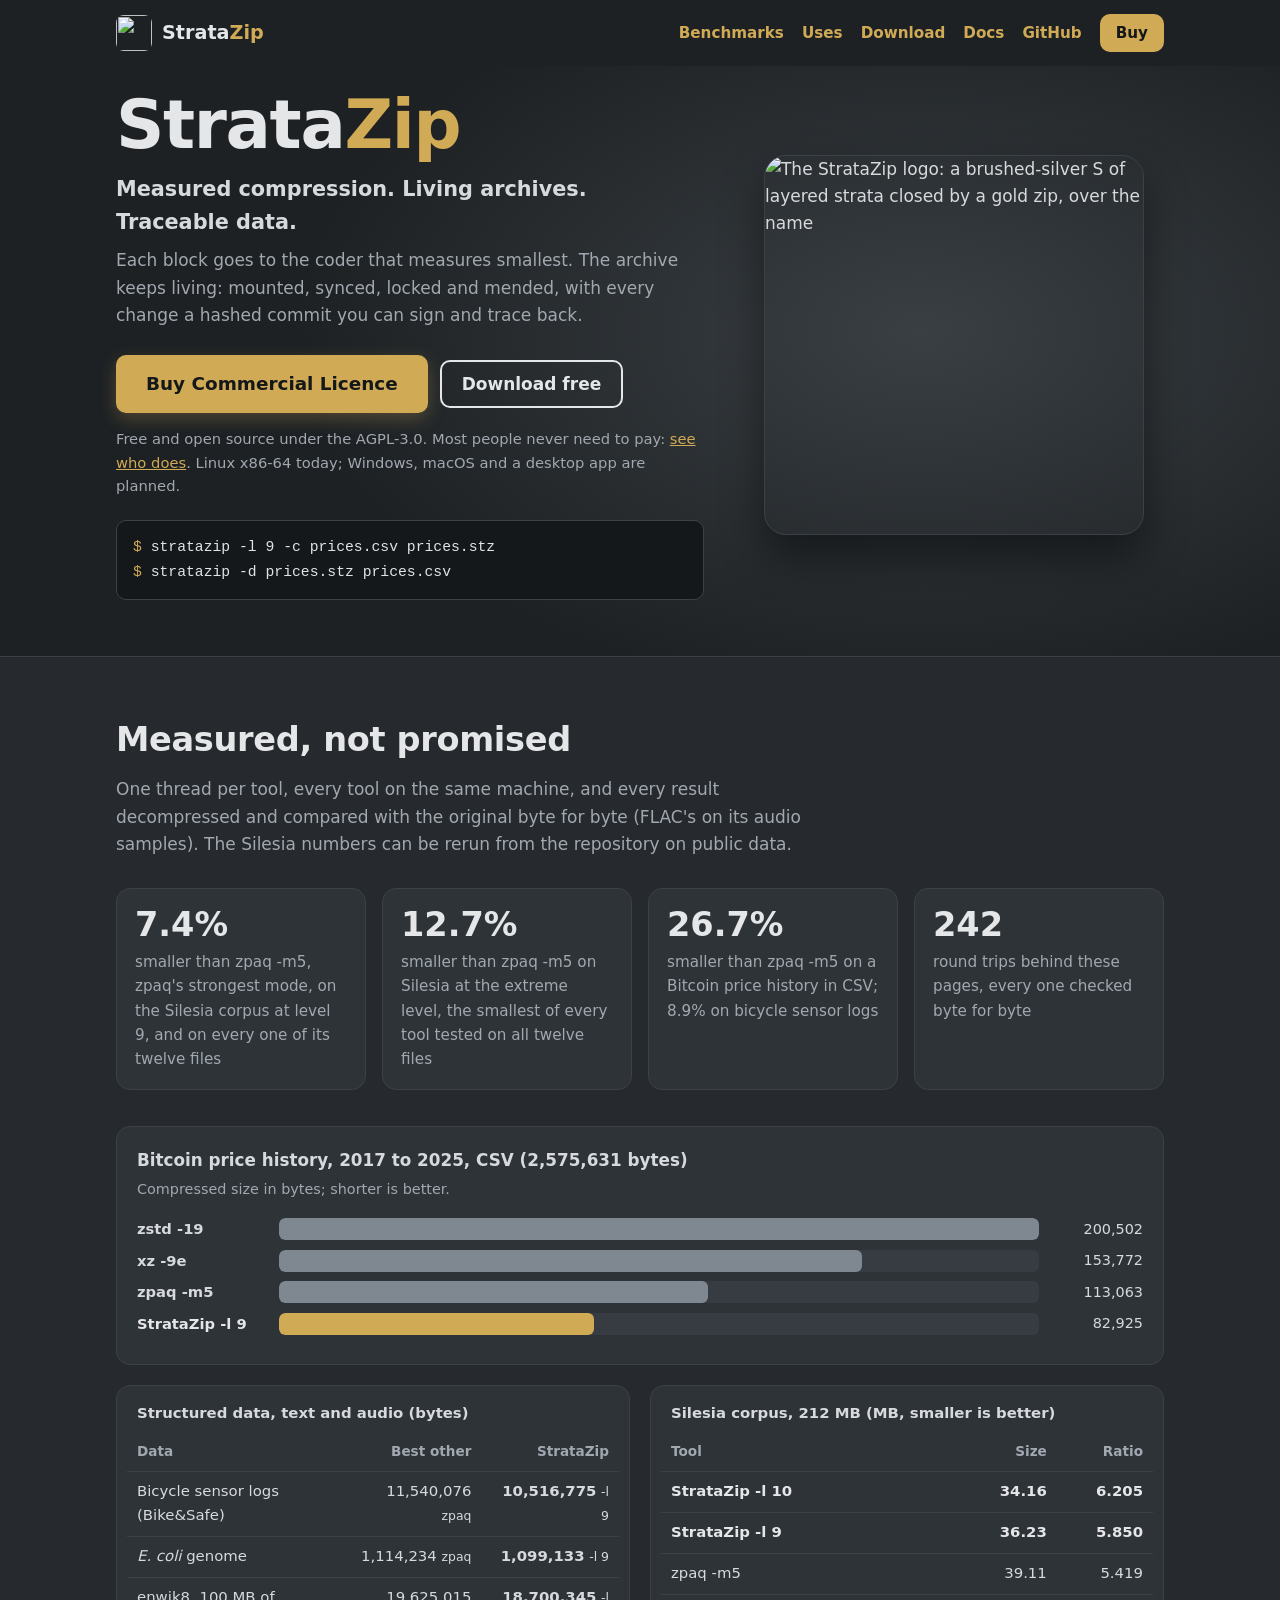
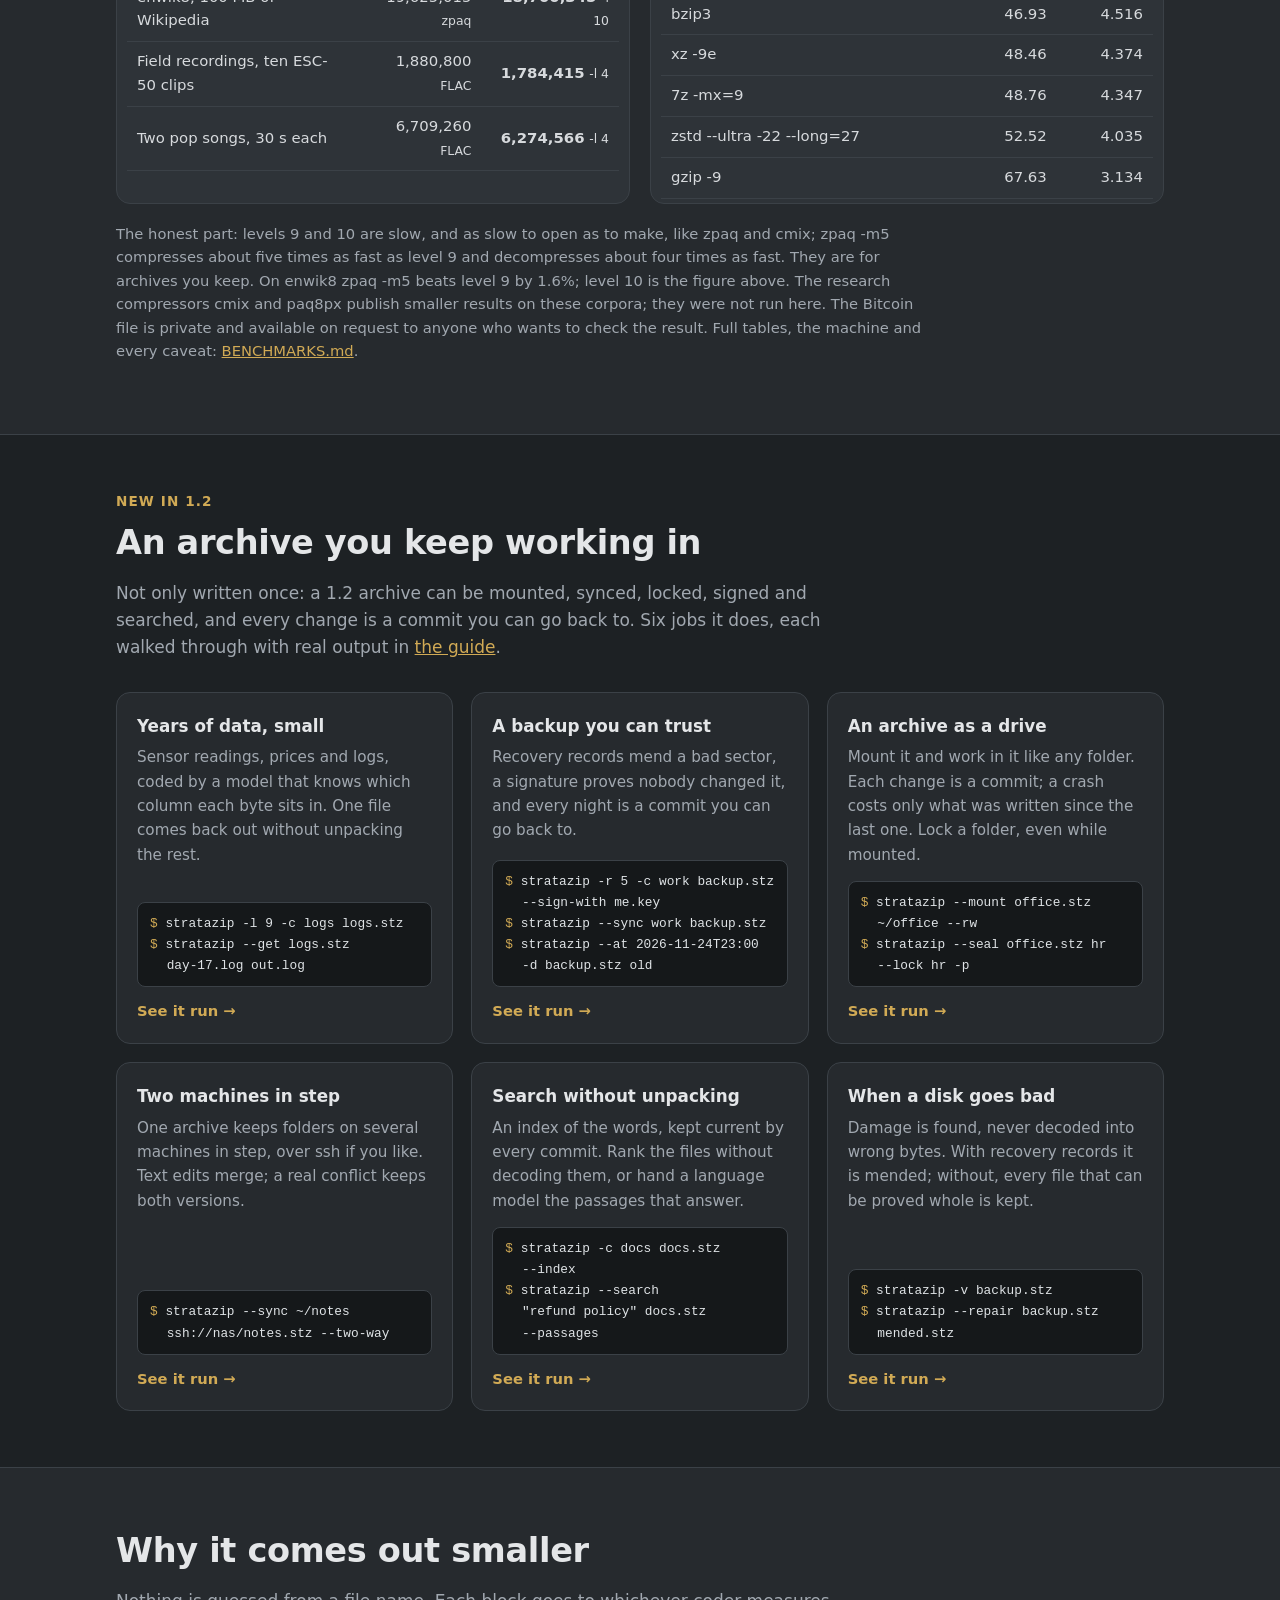
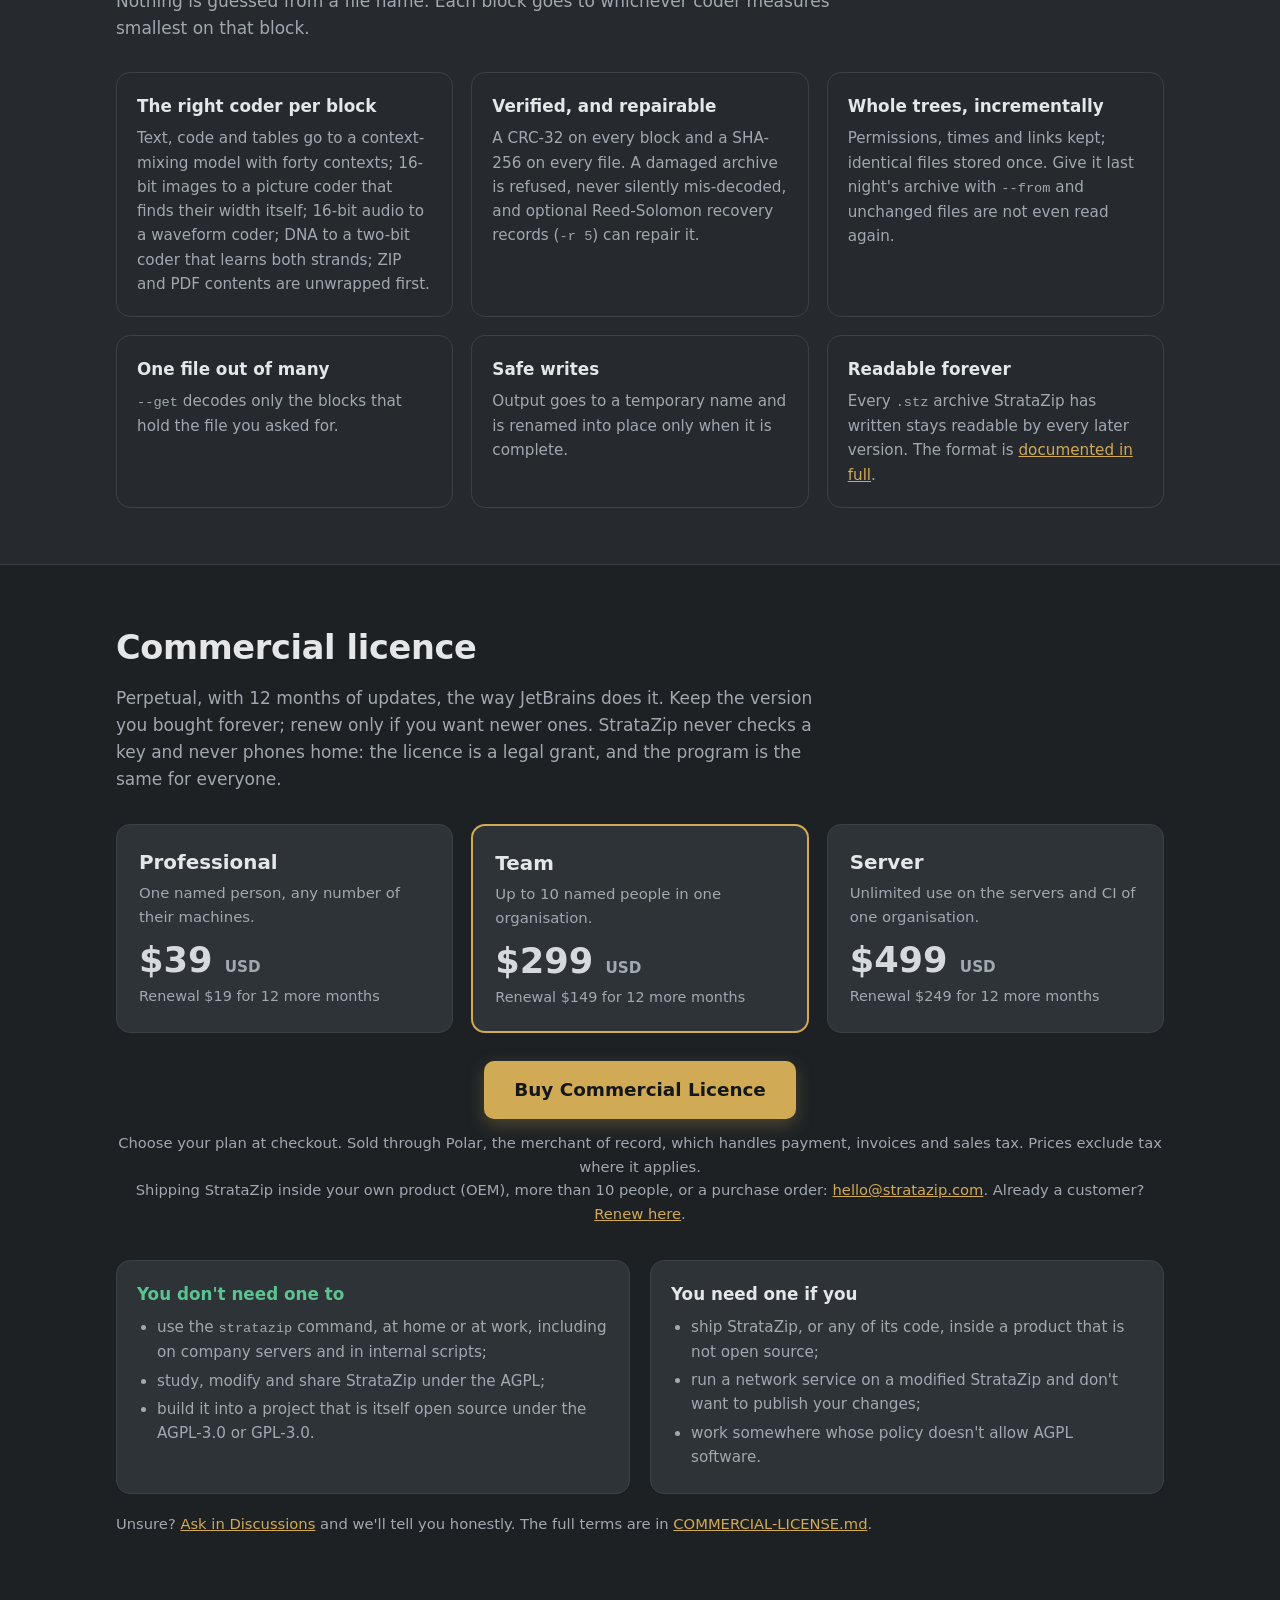
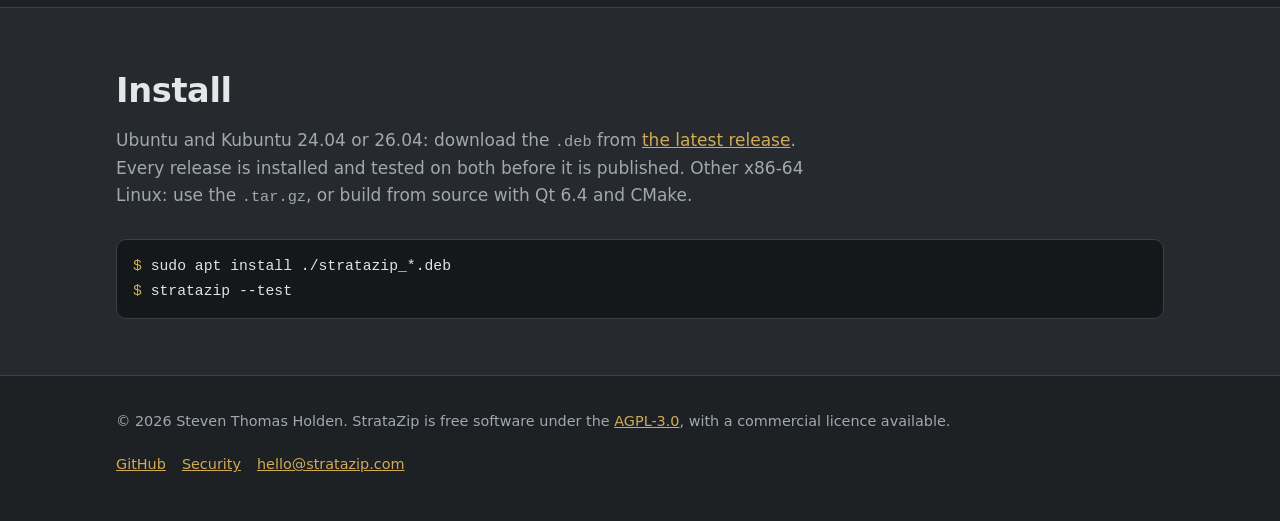
==== commit 01f4a2b2: "The new slogan, the guide, the use cases, a social card, the snap at 1.2.0 The slogan: 'Measured com" ====
--- a/site/index.html
+++ b/site/index.html
@@ -5,16 +5,19 @@
   <meta charset="utf-8">
   <meta name="viewport" content="width=device-width, initial-scale=1">
   <meta name="theme-color" content="#1d2124">
-  <title>StrataZip: maximum-ratio archiving</title>
-  <meta name="description" content="StrataZip is a Linux archiver that picks the best coder for every block. Among the tools tested, the smallest archives on the Silesia corpus and on CSV, sensor and market data, audio and genomes, with verification and repair built in.">
+  <title>StrataZip: measured compression, living archives, traceable data</title>
+  <meta name="description" content="StrataZip tries the coders on every block and keeps the one that measures smallest, in an archive you can mount, sync, lock, mend and search, with every change a hashed commit you can sign and trace back. Open source, for Linux.">
   <link rel="canonical" href="https://stratazip.com/">
   <link rel="icon" type="image/png" href="assets/icon-64.png">
   <link rel="apple-touch-icon" href="assets/icon-256.png">
   <meta property="og:type" content="website">
-  <meta property="og:title" content="StrataZip: maximum-ratio archiving">
+  <meta property="og:title" content="StrataZip: measured compression, living archives, traceable data">
   <meta property="og:description" content="7.4% under zpaq's strongest mode on the Silesia corpus, 26.7% on market data, 5 to 7% under FLAC on audio. Open source (AGPL-3.0) with a commercial licence.">
   <meta property="og:url" content="https://stratazip.com/">
-  <meta property="og:image" content="https://stratazip.com/assets/banner.png">
+  <meta property="og:image" content="https://stratazip.com/assets/social.png">
+  <meta property="og:image:width" content="1280">
+  <meta property="og:image:height" content="640">
+  <meta property="og:image:alt" content="StrataZip: measured compression, living archives, traceable data">
   <meta name="twitter:card" content="summary_large_image">
   <link rel="stylesheet" href="style.css">
 </head>
@@ -25,6 +28,7 @@
     <a class="brand" href="./"><img src="assets/icon-64.png" alt="" width="36" height="36"><span>Strata<b>Zip</b></span></a>
     <nav aria-label="Main">
       <a href="#benchmarks" class="hide-s">Benchmarks</a>
+      <a href="#uses" class="hide-s">Uses</a>
       <a href="https://github.com/thomholden/StrataZip/releases/latest">Download</a>
       <a href="https://github.com/thomholden/StrataZip#readme" class="hide-s">Docs</a>
       <a href="https://github.com/thomholden/StrataZip">GitHub</a>
@@ -39,11 +43,10 @@
   <div class="wrap">
     <div>
       <h1>Strata<span>Zip</span></h1>
-      <p class="lede">The smallest archives of the tools we tested, on the standard corpus and on structured data.</p>
-      <p class="sub">CSV, logs, sensor and market data, audio and genomes: StrataZip tries several
-        coders on every block, keeps the one that wins, and checks every byte on the way out.
-        The smallest of the tools we tested on the mixed files of the Silesia corpus too,
-        with verification and repair built in.</p>
+      <p class="lede">Measured compression. Living archives. Traceable data.</p>
+      <p class="sub">Each block goes to the coder that measures smallest. The archive keeps living:
+        mounted, synced, locked and mended, with every change a hashed commit you can sign and
+        trace back.</p>
       <div class="actions">
         <a class="btn btn-buy btn-big" href="https://buy.polar.sh/polar_cl_TdyygtE7vRQPSmICHFd2XKVP4a7QcoTfSLvcU0vBhZL">Buy Commercial Licence</a>
         <a class="btn btn-plain" href="https://github.com/thomholden/StrataZip/releases/latest">Download free</a>
@@ -126,7 +129,25 @@
   </div>
 </section>
 
-<section id="why">
+<section id="uses">
+  <div class="wrap">
+    <p class="kicker">New in 1.2</p>
+    <h2>An archive you keep working in</h2>
+    <p class="intro">Not only written once: a 1.2 archive can be mounted, synced, locked, signed
+      and searched, and every change is a commit you can go back to. Six jobs it does, each
+      walked through with real output in <a href="https://github.com/thomholden/StrataZip/blob/main/docs/GUIDE.md">the guide</a>.</p>
+    <div class="uses">
+      <div class="use"><h3>Years of data, small</h3><p>Sensor readings, prices and logs, coded by a model that knows which column each byte sits in. One file comes back out without unpacking the rest.</p><pre class="mini"><span class="c"><span class="p">$</span> <span class="t">stratazip</span> <span class="t">-l</span> <span class="t">9</span> <span class="t">-c</span> <span class="t">logs</span> <span class="t">logs.stz</span></span><span class="c"><span class="p">$</span> <span class="t">stratazip</span> <span class="t">--get</span> <span class="t">logs.stz</span> <span class="t">day-17.log</span> <span class="t">out.log</span></span></pre><a class="more" href="https://github.com/thomholden/StrataZip/blob/main/docs/GUIDE.md#1-keep-years-of-data-small">See it run &rarr;</a></div>
+      <div class="use"><h3>A backup you can trust</h3><p>Recovery records mend a bad sector, a signature proves nobody changed it, and every night is a commit you can go back to.</p><pre class="mini"><span class="c"><span class="p">$</span> <span class="t">stratazip</span> <span class="t">-r</span> <span class="t">5</span> <span class="t">-c</span> <span class="t">work</span> <span class="t">backup.stz</span> <span class="t">--sign-with</span> <span class="t">me.key</span></span><span class="c"><span class="p">$</span> <span class="t">stratazip</span> <span class="t">--sync</span> <span class="t">work</span> <span class="t">backup.stz</span></span><span class="c"><span class="p">$</span> <span class="t">stratazip</span> <span class="t">--at</span> <span class="t">2026-11-24T23:00</span> <span class="t">-d</span> <span class="t">backup.stz</span> <span class="t">old</span></span></pre><a class="more" href="https://github.com/thomholden/StrataZip/blob/main/docs/GUIDE.md#2-a-nightly-backup-you-can-trust">See it run &rarr;</a></div>
+      <div class="use"><h3>An archive as a drive</h3><p>Mount it and work in it like any folder. Each change is a commit; a crash costs only what was written since the last one. Lock a folder, even while mounted.</p><pre class="mini"><span class="c"><span class="p">$</span> <span class="t">stratazip</span> <span class="t">--mount</span> <span class="t">office.stz</span> <span class="t">~/office</span> <span class="t">--rw</span></span><span class="c"><span class="p">$</span> <span class="t">stratazip</span> <span class="t">--seal</span> <span class="t">office.stz</span> <span class="t">hr</span> <span class="t">--lock</span> <span class="t">hr</span> <span class="t">-p</span></span></pre><a class="more" href="https://github.com/thomholden/StrataZip/blob/main/docs/GUIDE.md#3-an-archive-you-use-as-a-drive-with-one-folder-locked">See it run &rarr;</a></div>
+      <div class="use"><h3>Two machines in step</h3><p>One archive keeps folders on several machines in step, over ssh if you like. Text edits merge; a real conflict keeps both versions.</p><pre class="mini"><span class="c"><span class="p">$</span> <span class="t">stratazip</span> <span class="t">--sync</span> <span class="t">~/notes</span> <span class="t">ssh://nas/notes.stz</span> <span class="t">--two-way</span></span></pre><a class="more" href="https://github.com/thomholden/StrataZip/blob/main/docs/GUIDE.md#4-two-machines-one-archive">See it run &rarr;</a></div>
+      <div class="use"><h3>Search without unpacking</h3><p>An index of the words, kept current by every commit. Rank the files without decoding them, or hand a language model the passages that answer.</p><pre class="mini"><span class="c"><span class="p">$</span> <span class="t">stratazip</span> <span class="t">-c</span> <span class="t">docs</span> <span class="t">docs.stz</span> <span class="t">--index</span></span><span class="c"><span class="p">$</span> <span class="t">stratazip</span> <span class="t">--search</span> <span class="t">"refund policy"</span> <span class="t">docs.stz</span> <span class="t">--passages</span></span></pre><a class="more" href="https://github.com/thomholden/StrataZip/blob/main/docs/GUIDE.md#5-find-things-without-unpacking-them">See it run &rarr;</a></div>
+      <div class="use"><h3>When a disk goes bad</h3><p>Damage is found, never decoded into wrong bytes. With recovery records it is mended; without, every file that can be proved whole is kept.</p><pre class="mini"><span class="c"><span class="p">$</span> <span class="t">stratazip</span> <span class="t">-v</span> <span class="t">backup.stz</span></span><span class="c"><span class="p">$</span> <span class="t">stratazip</span> <span class="t">--repair</span> <span class="t">backup.stz</span> <span class="t">mended.stz</span></span></pre><a class="more" href="https://github.com/thomholden/StrataZip/blob/main/docs/GUIDE.md#6-when-a-disk-goes-bad">See it run &rarr;</a></div>
+    </div>
+  </div>
+</section>
+
+<section class="alt" id="why">
   <div class="wrap">
     <h2>Why it comes out smaller</h2>
     <p class="intro">Nothing is guessed from a file name. Each block goes to whichever coder
@@ -142,7 +163,7 @@
   </div>
 </section>
 
-<section class="alt" id="pricing">
+<section id="pricing">
   <div class="wrap">
     <h2>Commercial licence</h2>
     <p class="intro">Perpetual, with 12 months of updates, the way JetBrains does it. Keep the
@@ -188,7 +209,7 @@
   </div>
 </section>
 
-<section id="install">
+<section class="alt" id="install">
   <div class="wrap">
     <h2>Install</h2>
     <p class="intro">Ubuntu and Kubuntu 24.04 or 26.04: download the <code>.deb</code> from
--- a/site/style.css
+++ b/site/style.css
@@ -133,6 +133,24 @@
 .feature h3 { margin: 0 0 6px; font-size: 1.05rem; color: var(--head); }
 .feature p { margin: 0; color: var(--muted); font-size: 0.95rem; }
 
+/* ---- uses ---- */
+.kicker { margin: 0 0 4px; color: var(--gold); font-weight: 700; font-size: 0.85rem;
+  letter-spacing: 0.08em; text-transform: uppercase; }
+.uses { display: grid; grid-template-columns: repeat(3, minmax(0, 1fr)); gap: 18px; }
+.use { background: var(--card); border: 1px solid var(--line); border-radius: var(--radius);
+  padding: 20px; display: flex; flex-direction: column; min-width: 0; }
+section.alt .use { background: var(--raised); }
+.use h3 { margin: 0 0 6px; font-size: 1.05rem; color: var(--head); }
+.use p { margin: 0 0 14px; color: var(--muted); font-size: 0.95rem; }
+.mini { background: var(--deep); color: #dfe3e6; border: 1px solid var(--line); border-radius: 8px;
+  padding: 10px 12px; margin: auto 0 12px; font-size: 0.8rem; line-height: 1.65;
+  white-space: normal; }
+.mini .c { display: block; padding-left: 1.3em; text-indent: -1.3em; }
+.mini .t { white-space: nowrap; }
+.mini .p { color: var(--gold); user-select: none; }
+.use .more { font-weight: 600; font-size: 0.92rem; text-decoration: none; }
+.use .more:hover { text-decoration: underline; }
+
 /* ---- pricing ---- */
 .plans { display: grid; grid-template-columns: repeat(3, 1fr); gap: 18px; margin-bottom: 24px; }
 .plan { background: var(--raised); border: 1px solid var(--line); border-radius: var(--radius); padding: 22px; }
@@ -168,9 +186,12 @@
 footer nav { display: flex; gap: 16px; flex-wrap: wrap; }
 
 /* ---- narrow screens ---- */
+@media (max-width: 1000px) {
+  .uses { grid-template-columns: repeat(2, minmax(0, 1fr)); }
+}
 @media (max-width: 900px) {
   .stats { grid-template-columns: repeat(2, 1fr); }
-  .features, .plans { grid-template-columns: 1fr; }
+  .features, .plans, .uses { grid-template-columns: 1fr; }
   .plan .who { min-height: 0; }
 }
 @media (max-width: 760px) {
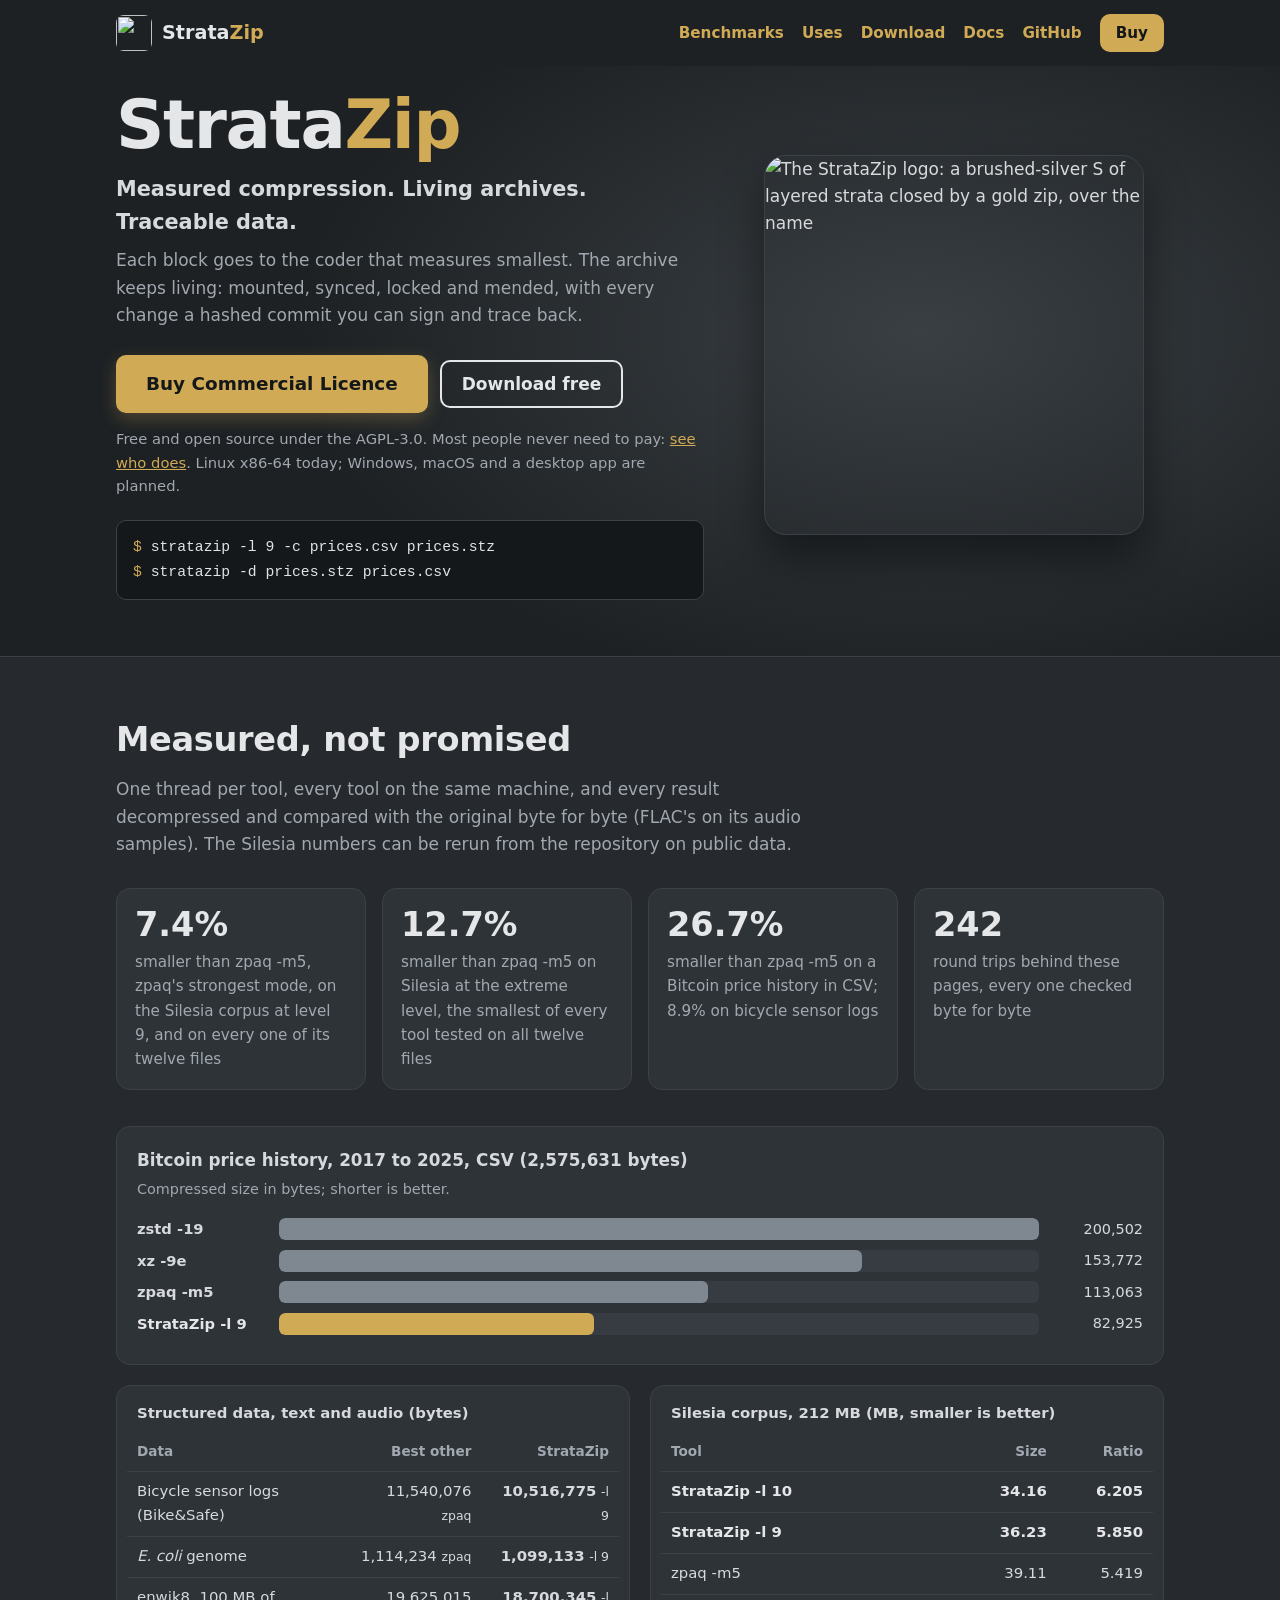
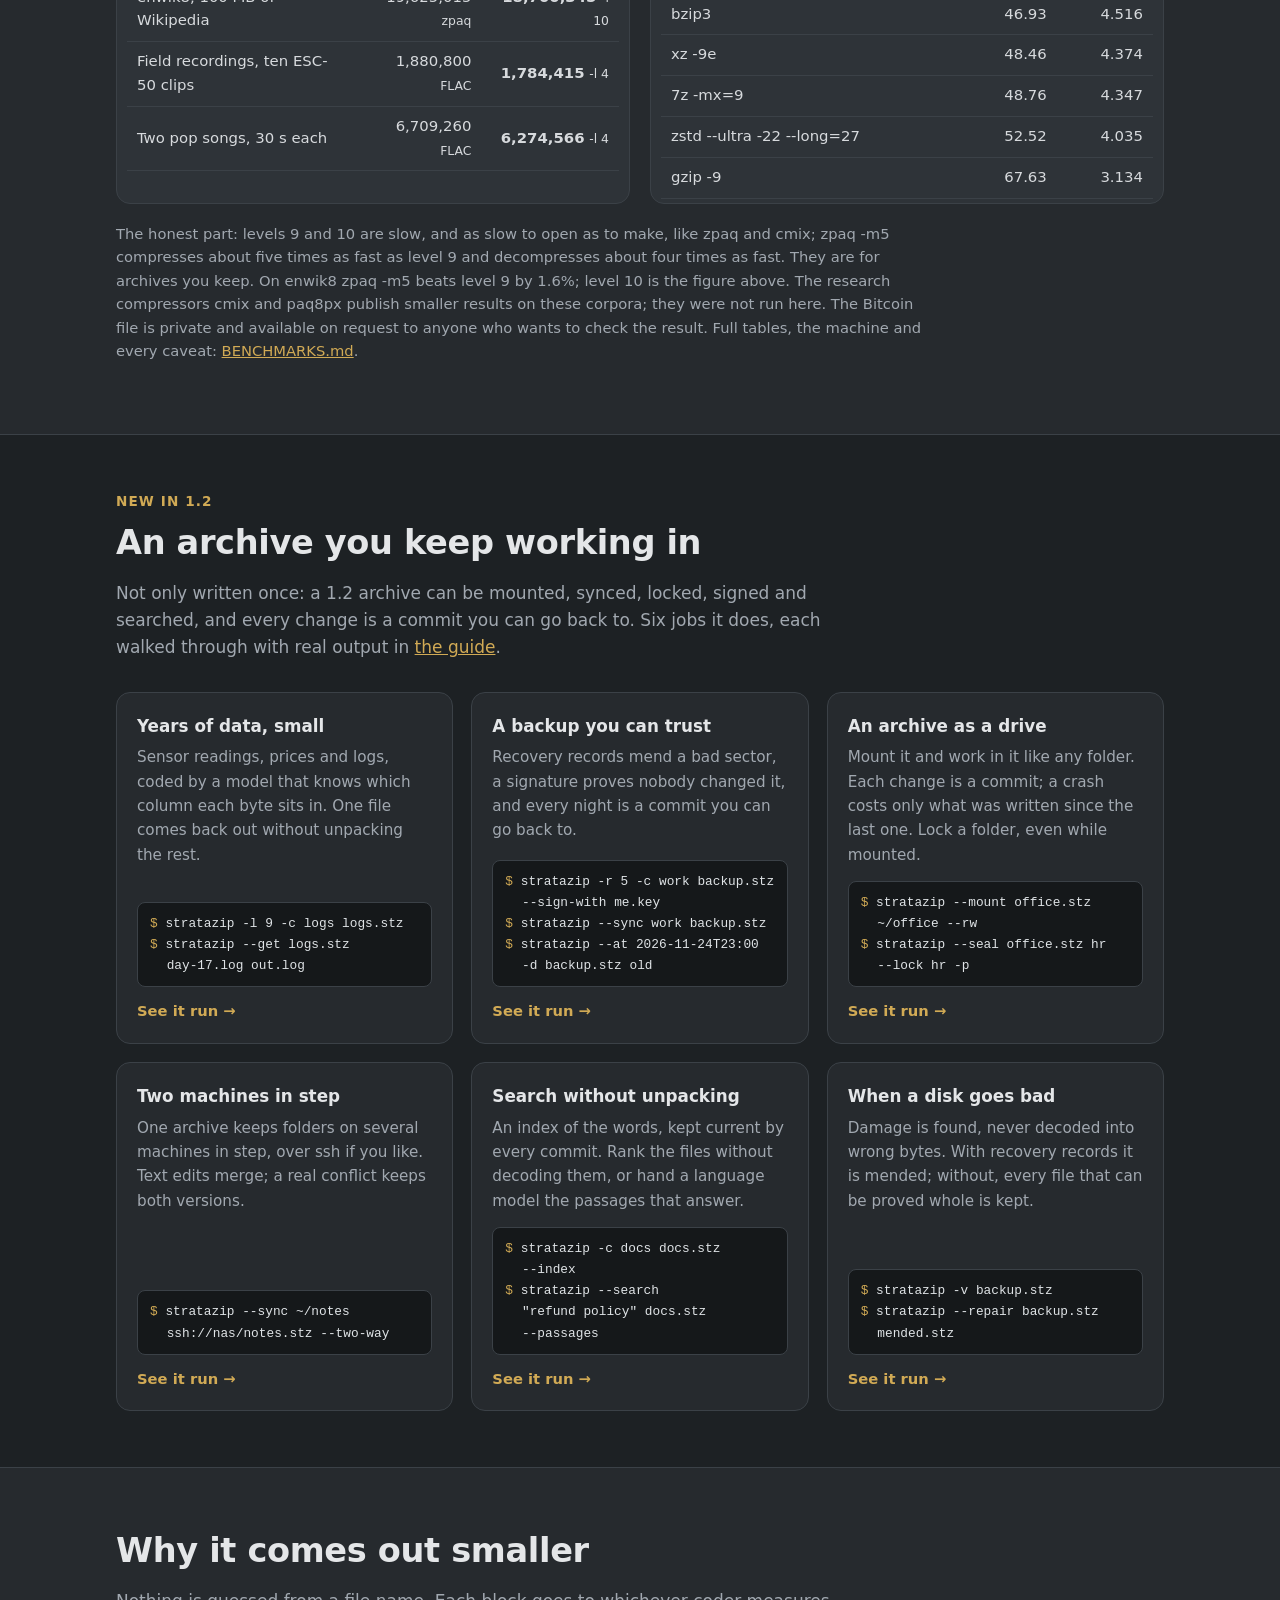
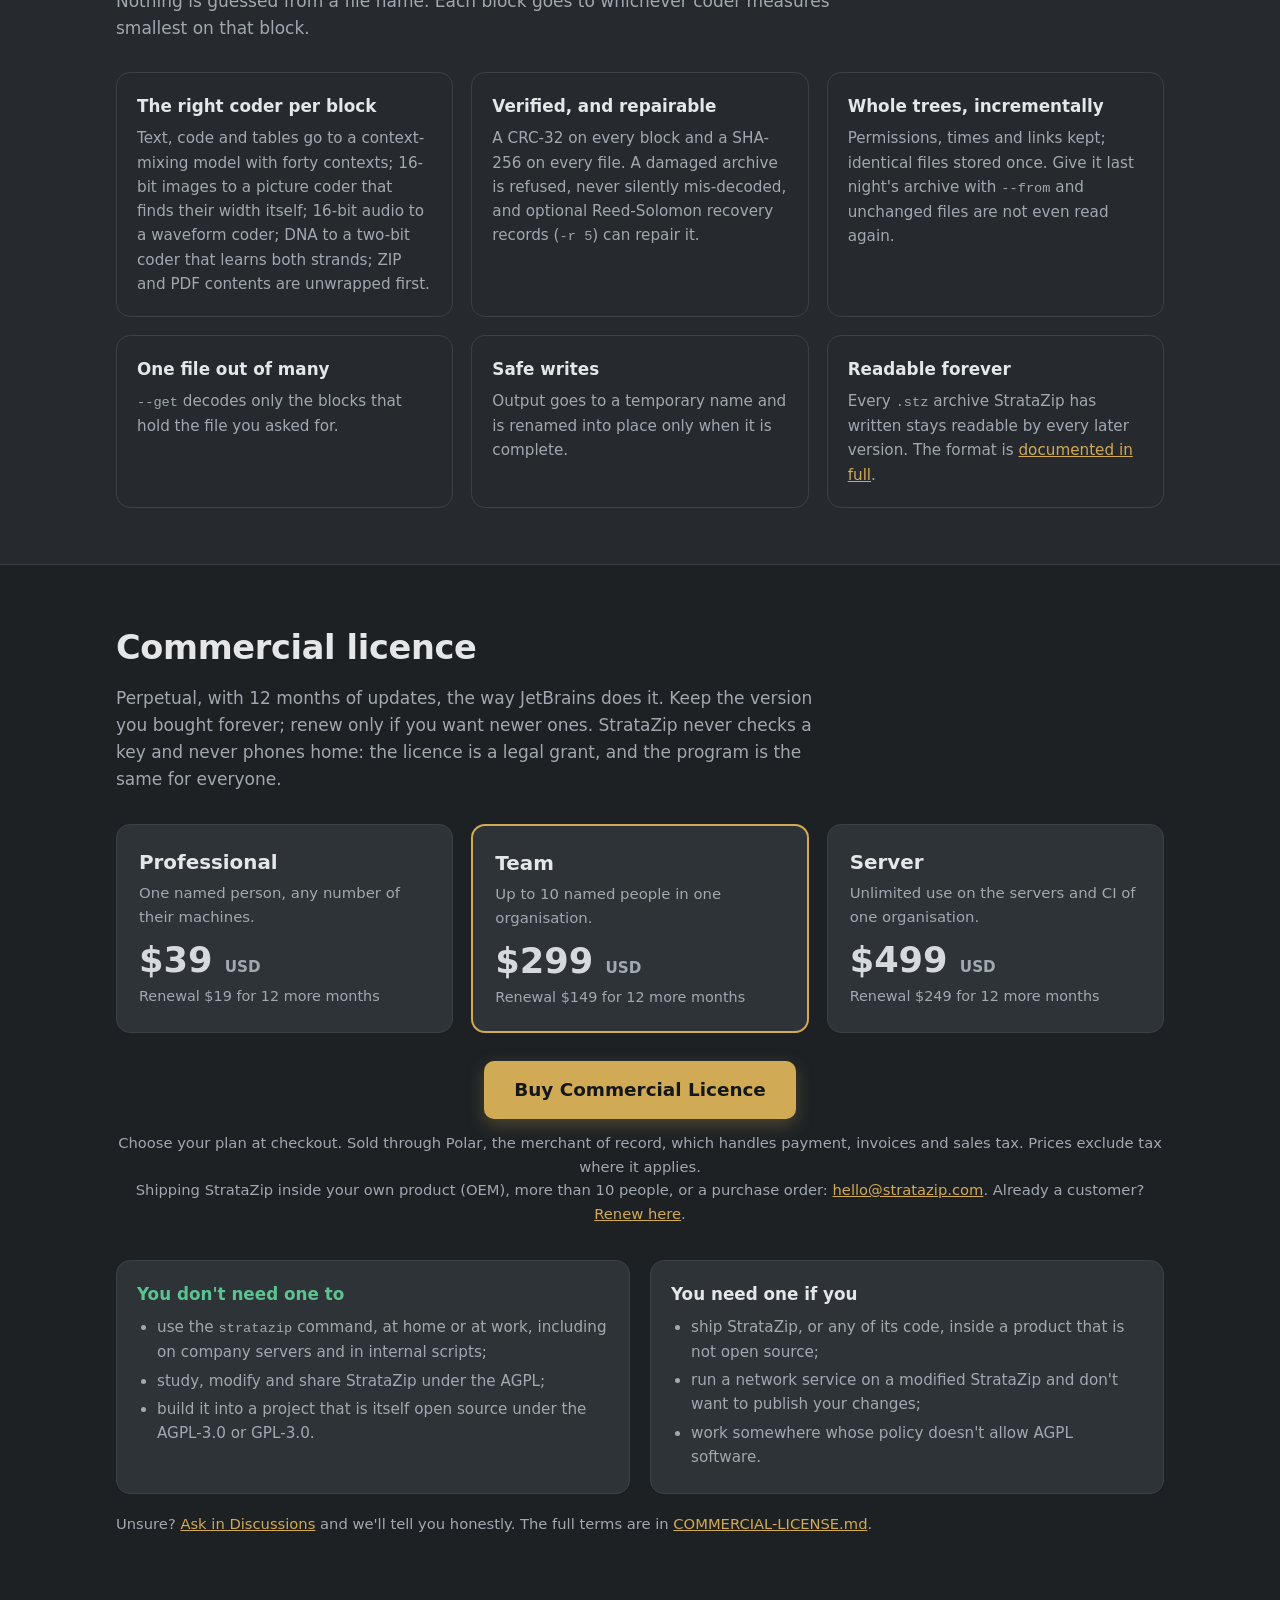
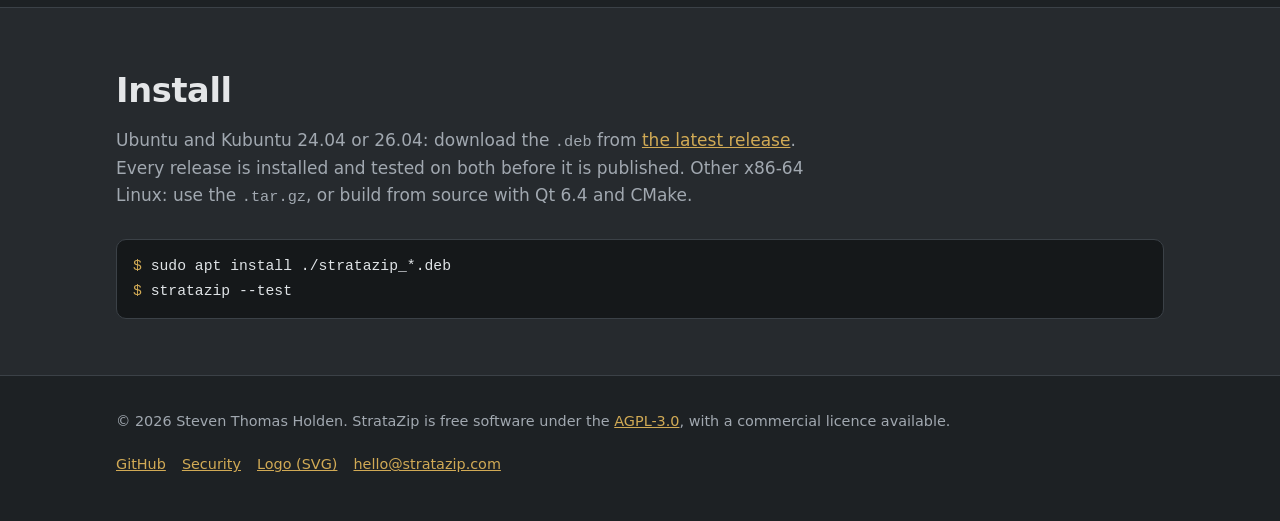
==== commit 3412aa38: "The logo as SVG, and the icons at 32 and 1024 assets: stratazip.svg (the logo as a vector), icon-32 " ====
--- a/site/index.html
+++ b/site/index.html
@@ -8,7 +8,8 @@
   <title>StrataZip: measured compression, living archives, traceable data</title>
   <meta name="description" content="StrataZip tries the coders on every block and keeps the one that measures smallest, in an archive you can mount, sync, lock, mend and search, with every change a hashed commit you can sign and trace back. Open source, for Linux.">
   <link rel="canonical" href="https://stratazip.com/">
-  <link rel="icon" type="image/png" href="assets/icon-64.png">
+  <link rel="icon" type="image/png" sizes="32x32" href="assets/icon-32.png">
+  <link rel="icon" type="image/png" sizes="64x64" href="assets/icon-64.png">
   <link rel="apple-touch-icon" href="assets/icon-256.png">
   <meta property="og:type" content="website">
   <meta property="og:title" content="StrataZip: measured compression, living archives, traceable data">
@@ -57,7 +58,7 @@
 <span class="p">$</span> stratazip -d prices.stz prices.csv</pre>
     </div>
     <div class="hero-art">
-      <img src="assets/icon-512.png" alt="The StrataZip logo: a brushed-silver S of layered strata closed by a gold zip, over the name" width="512" height="512">
+      <img src="assets/icon-512.png" srcset="assets/icon-512.png 1x, assets/icon-1024.png 2x" alt="The StrataZip logo: a brushed-silver S of layered strata closed by a gold zip, over the name" width="512" height="512">
     </div>
   </div>
 </section>
@@ -230,6 +231,7 @@
     <nav aria-label="Footer">
       <a href="https://github.com/thomholden/StrataZip">GitHub</a>
       <a href="https://github.com/thomholden/StrataZip/blob/main/SECURITY.md">Security</a>
+      <a href="assets/stratazip.svg">Logo (SVG)</a>
       <a href="mailto:hello@stratazip.com">hello@stratazip.com</a>
     </nav>
   </div>
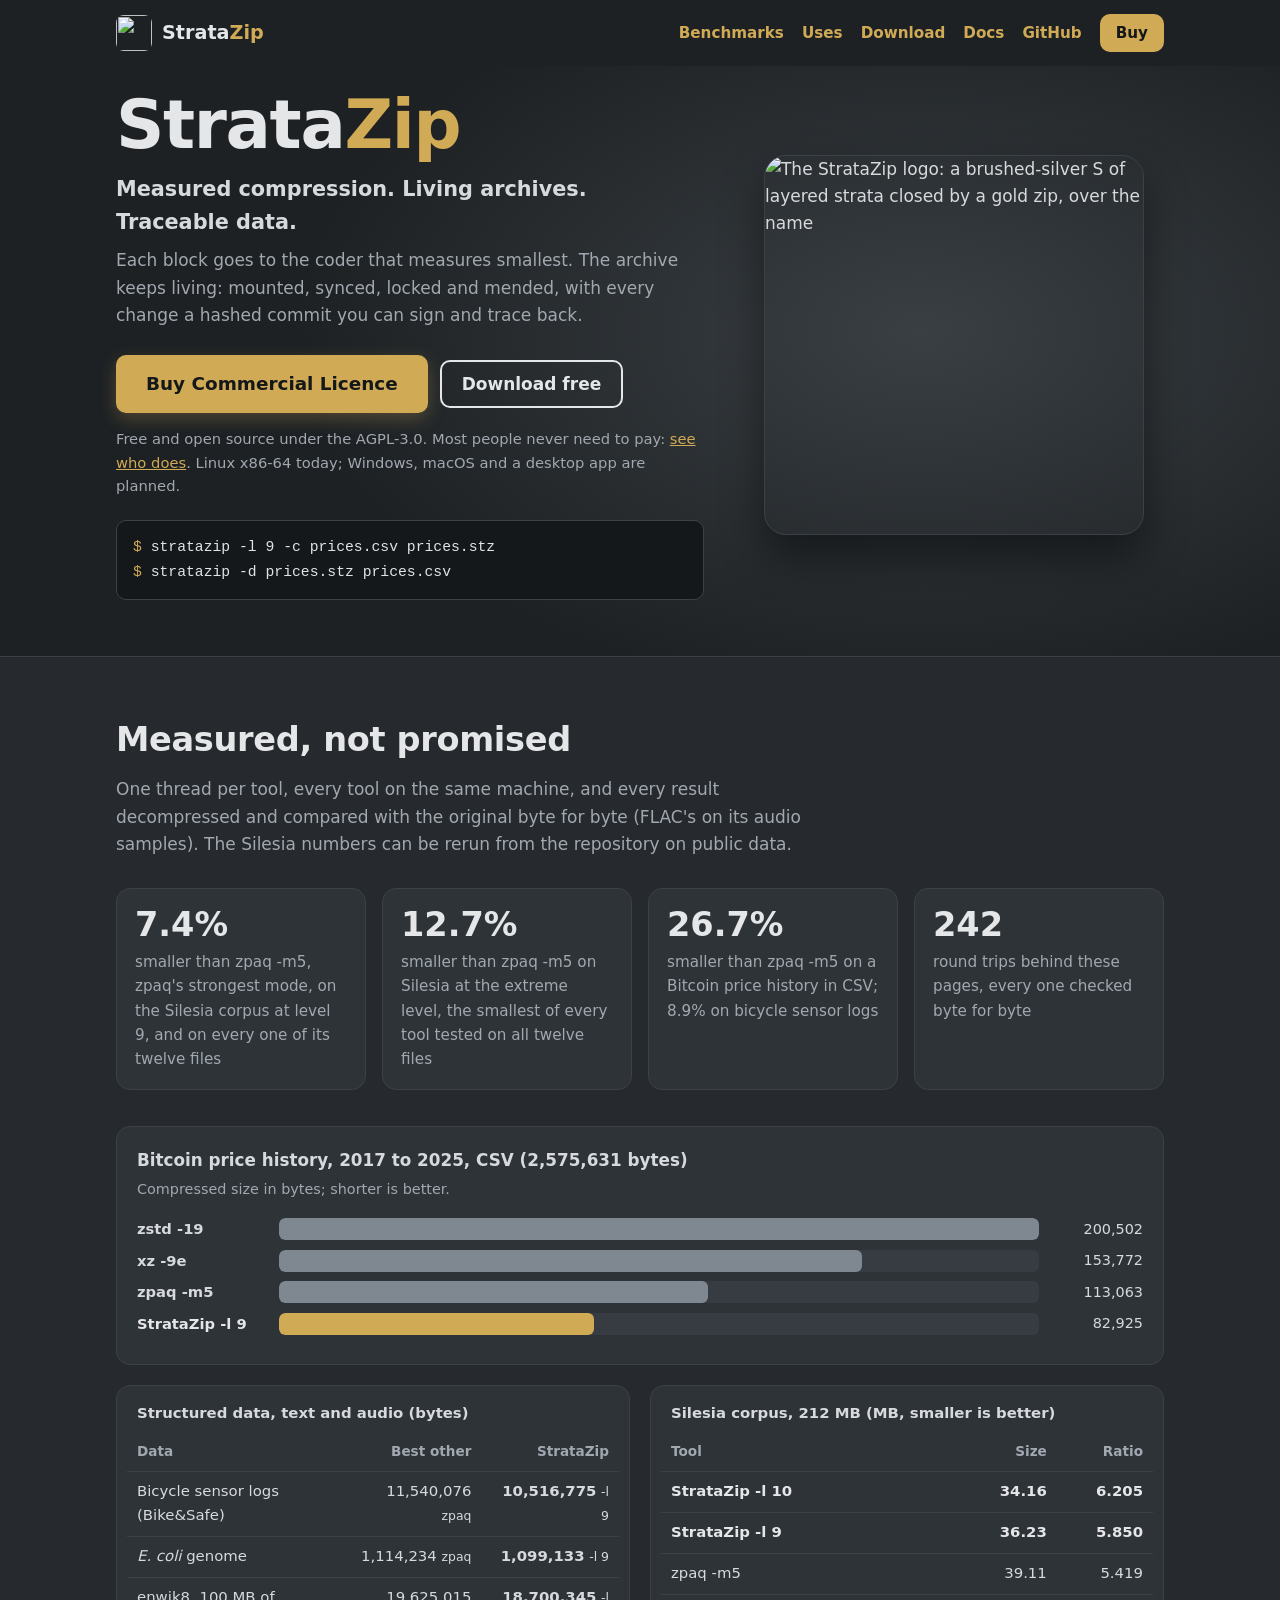
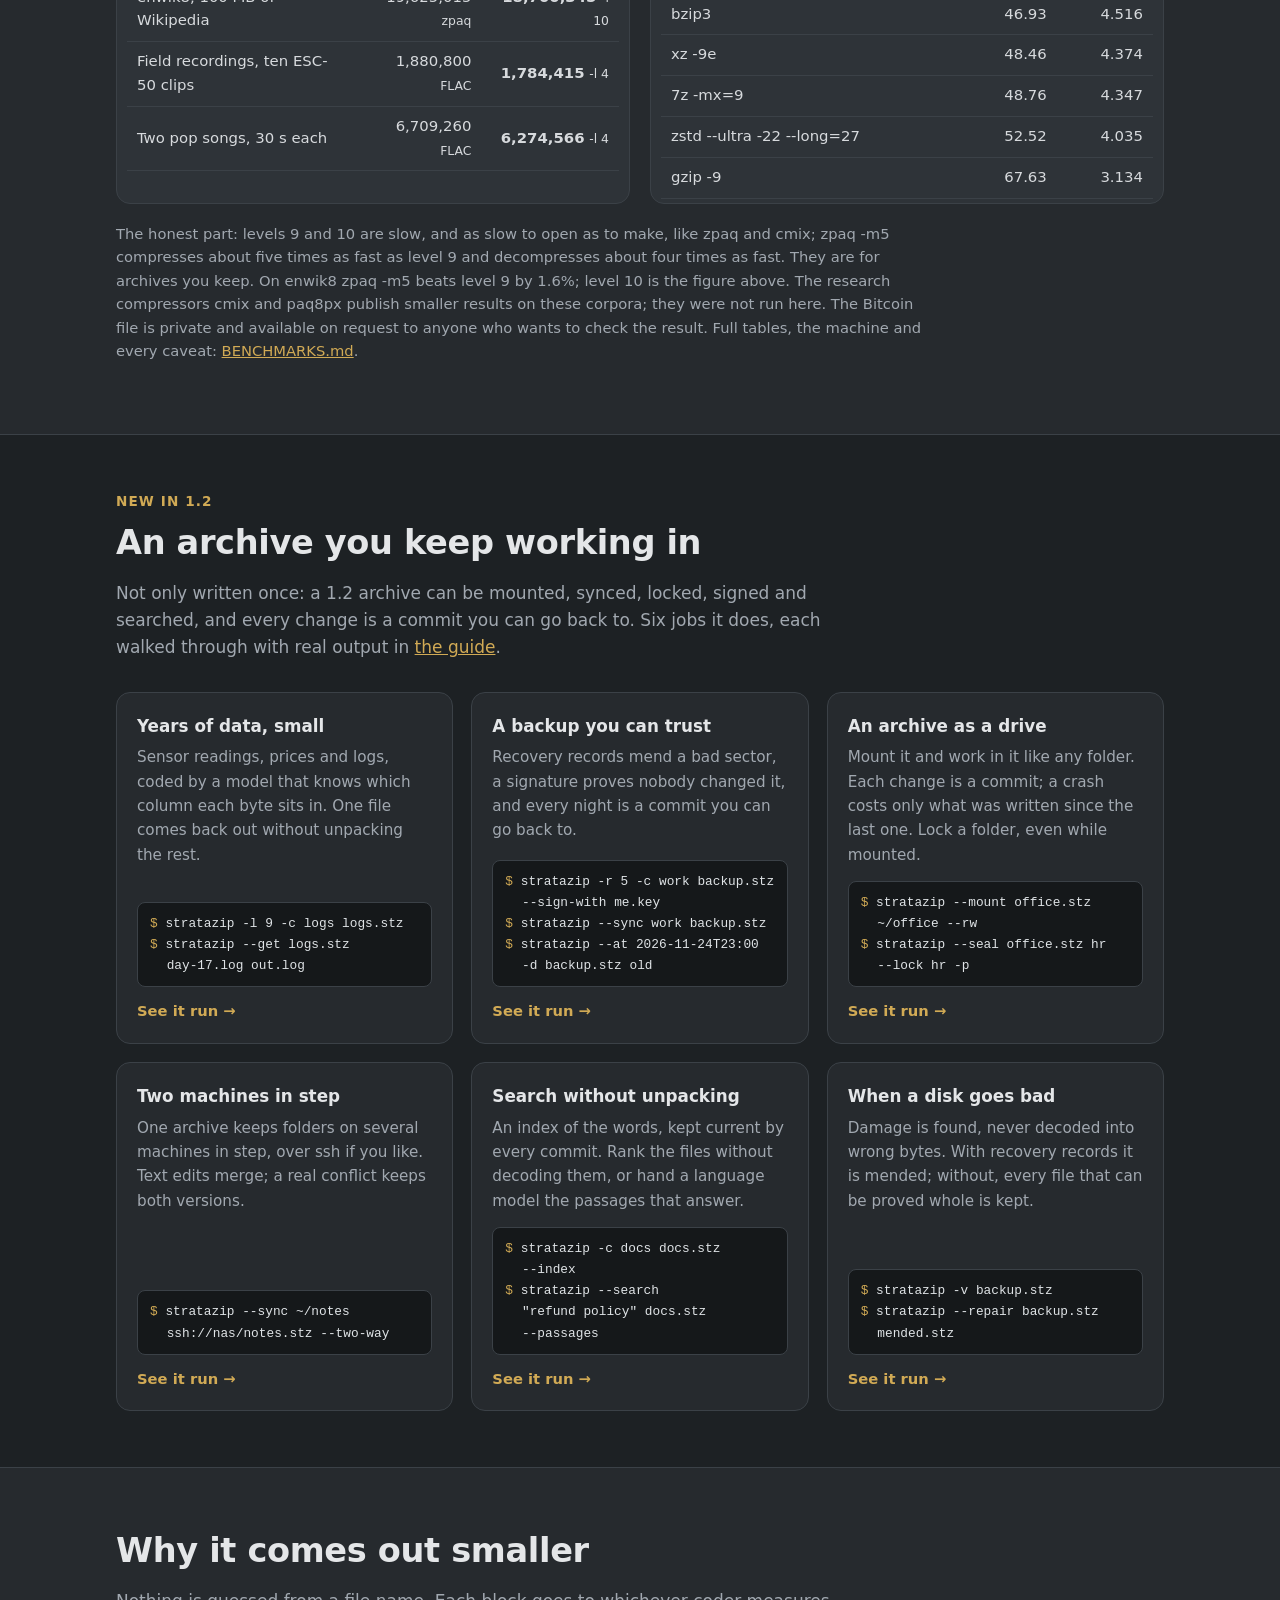
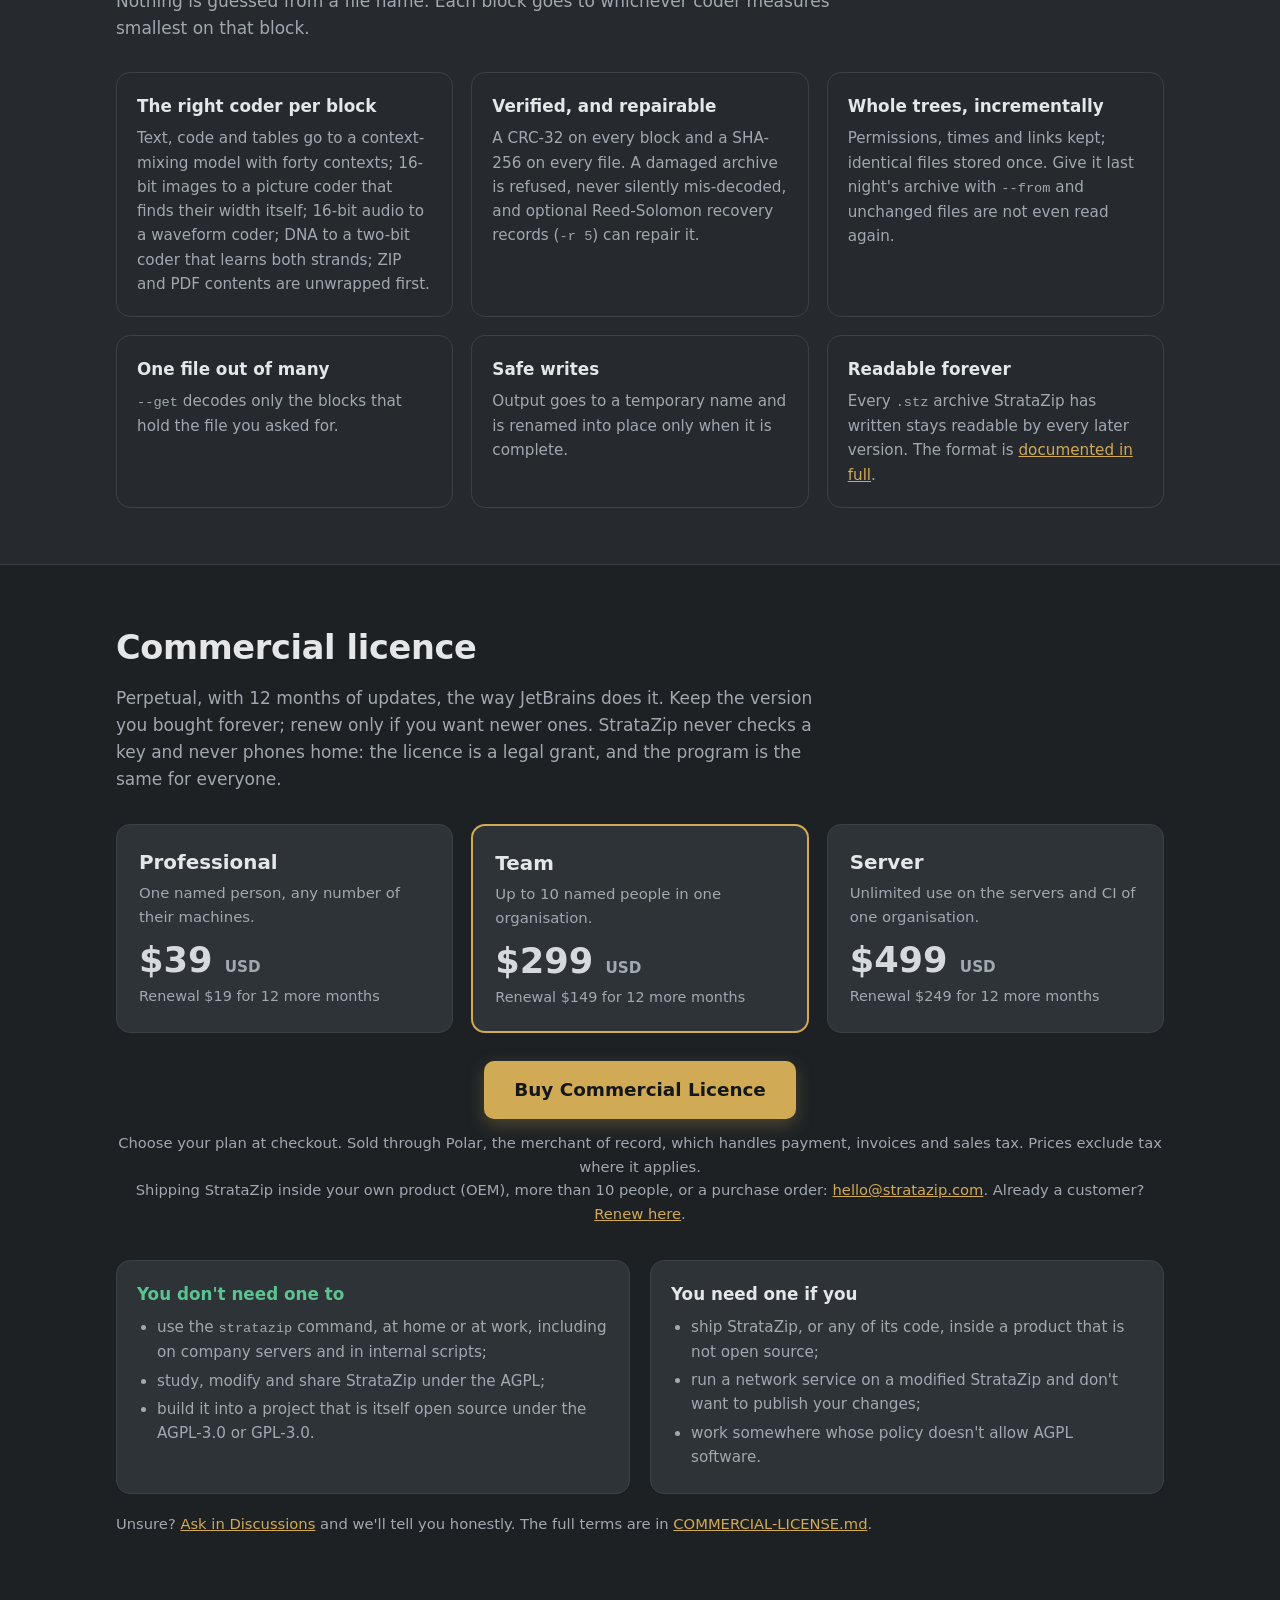
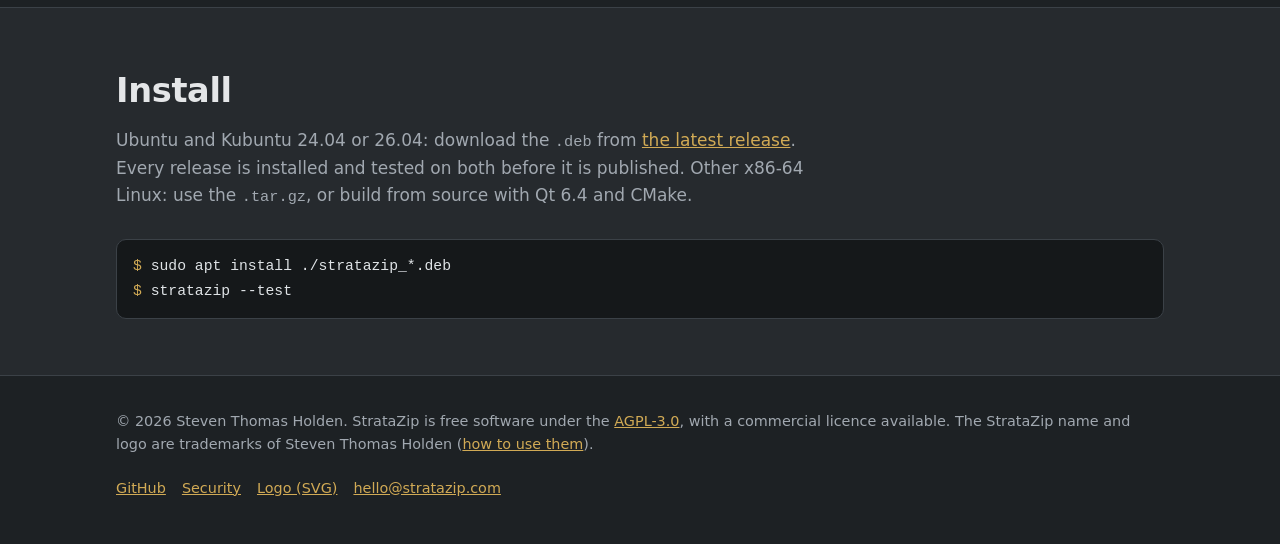
==== commit 7d1003c5: "The name and logo: trademarks, not under the code's licences README's 'The logo' section and the sit" ====
--- a/site/index.html
+++ b/site/index.html
@@ -227,7 +227,9 @@
 <footer>
   <div class="wrap">
     <div>© 2026 Steven Thomas Holden. StrataZip is free software under the
-      <a href="https://github.com/thomholden/StrataZip/blob/main/LICENSE">AGPL-3.0</a>, with a commercial licence available.</div>
+      <a href="https://github.com/thomholden/StrataZip/blob/main/LICENSE">AGPL-3.0</a>, with a commercial licence available.
+      The StrataZip name and logo are trademarks of Steven Thomas Holden
+      (<a href="https://github.com/thomholden/StrataZip#the-logo">how to use them</a>).</div>
     <nav aria-label="Footer">
       <a href="https://github.com/thomholden/StrataZip">GitHub</a>
       <a href="https://github.com/thomholden/StrataZip/blob/main/SECURITY.md">Security</a>
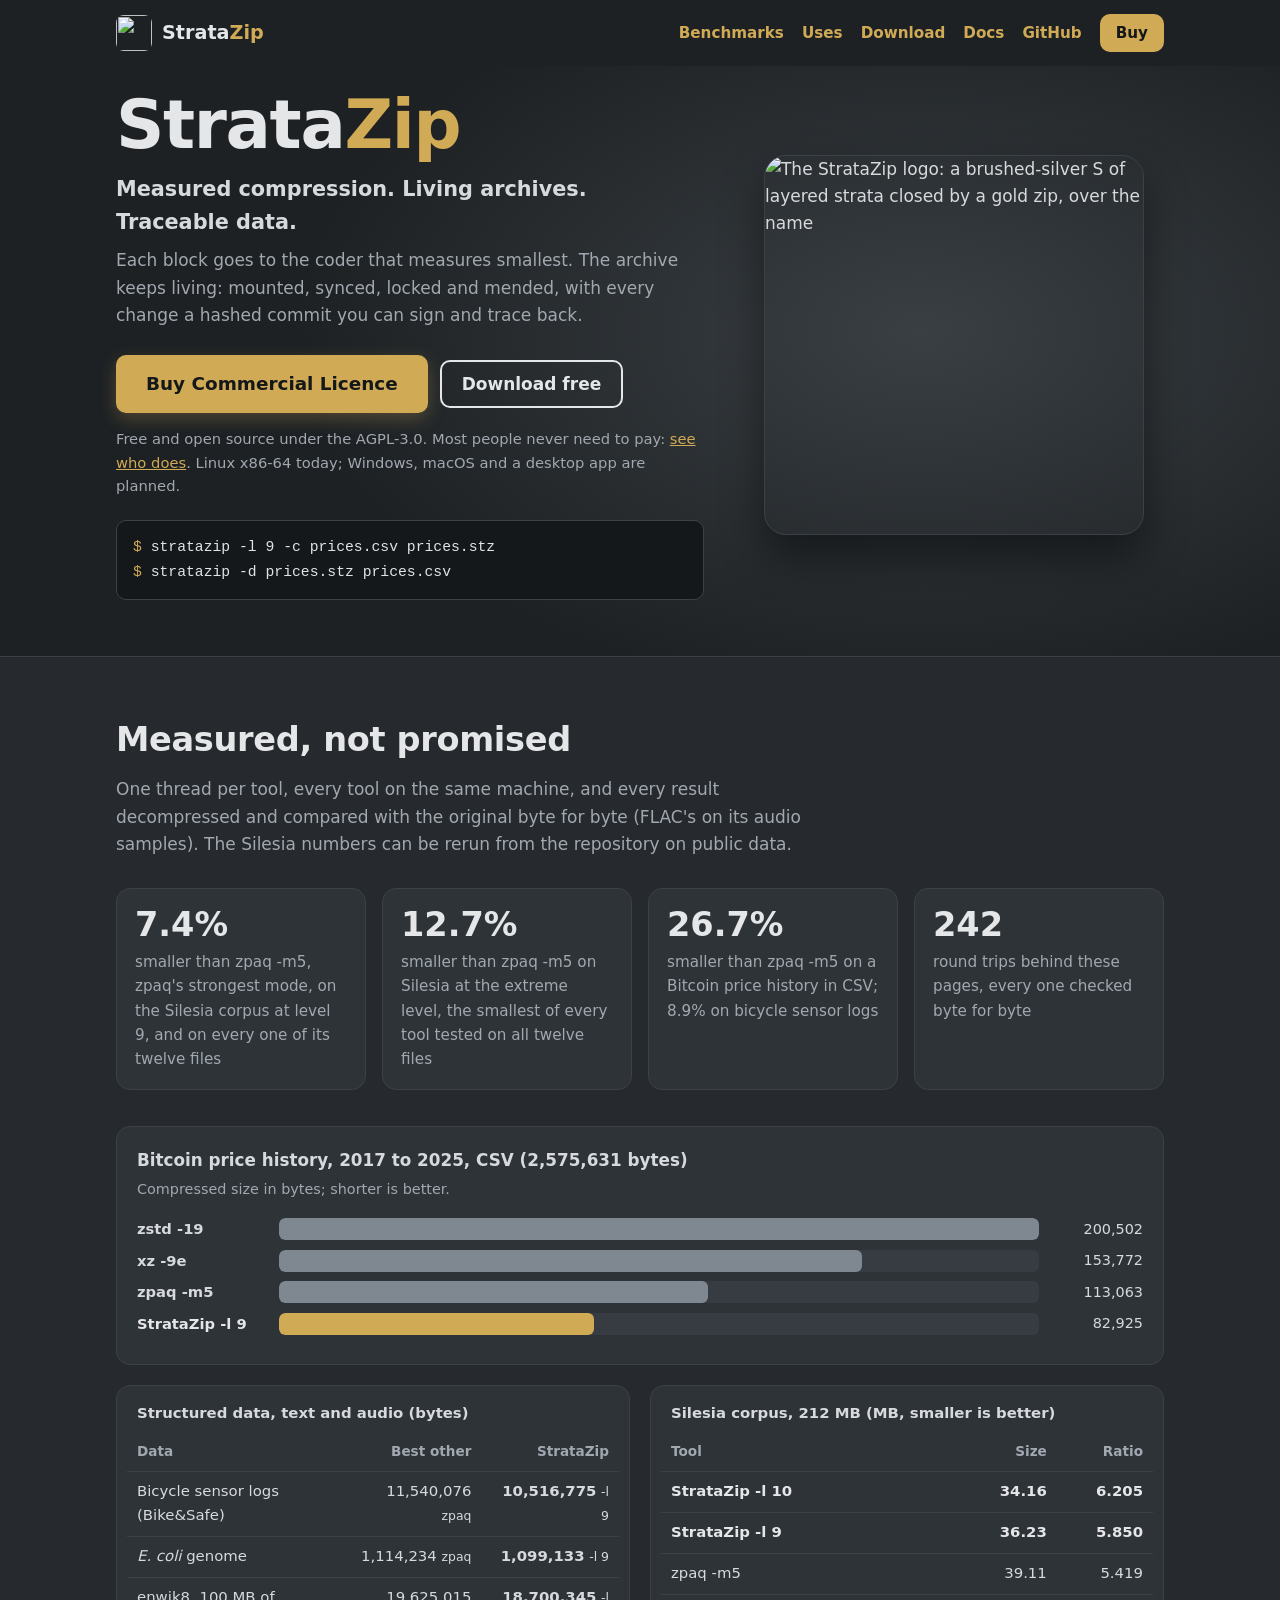
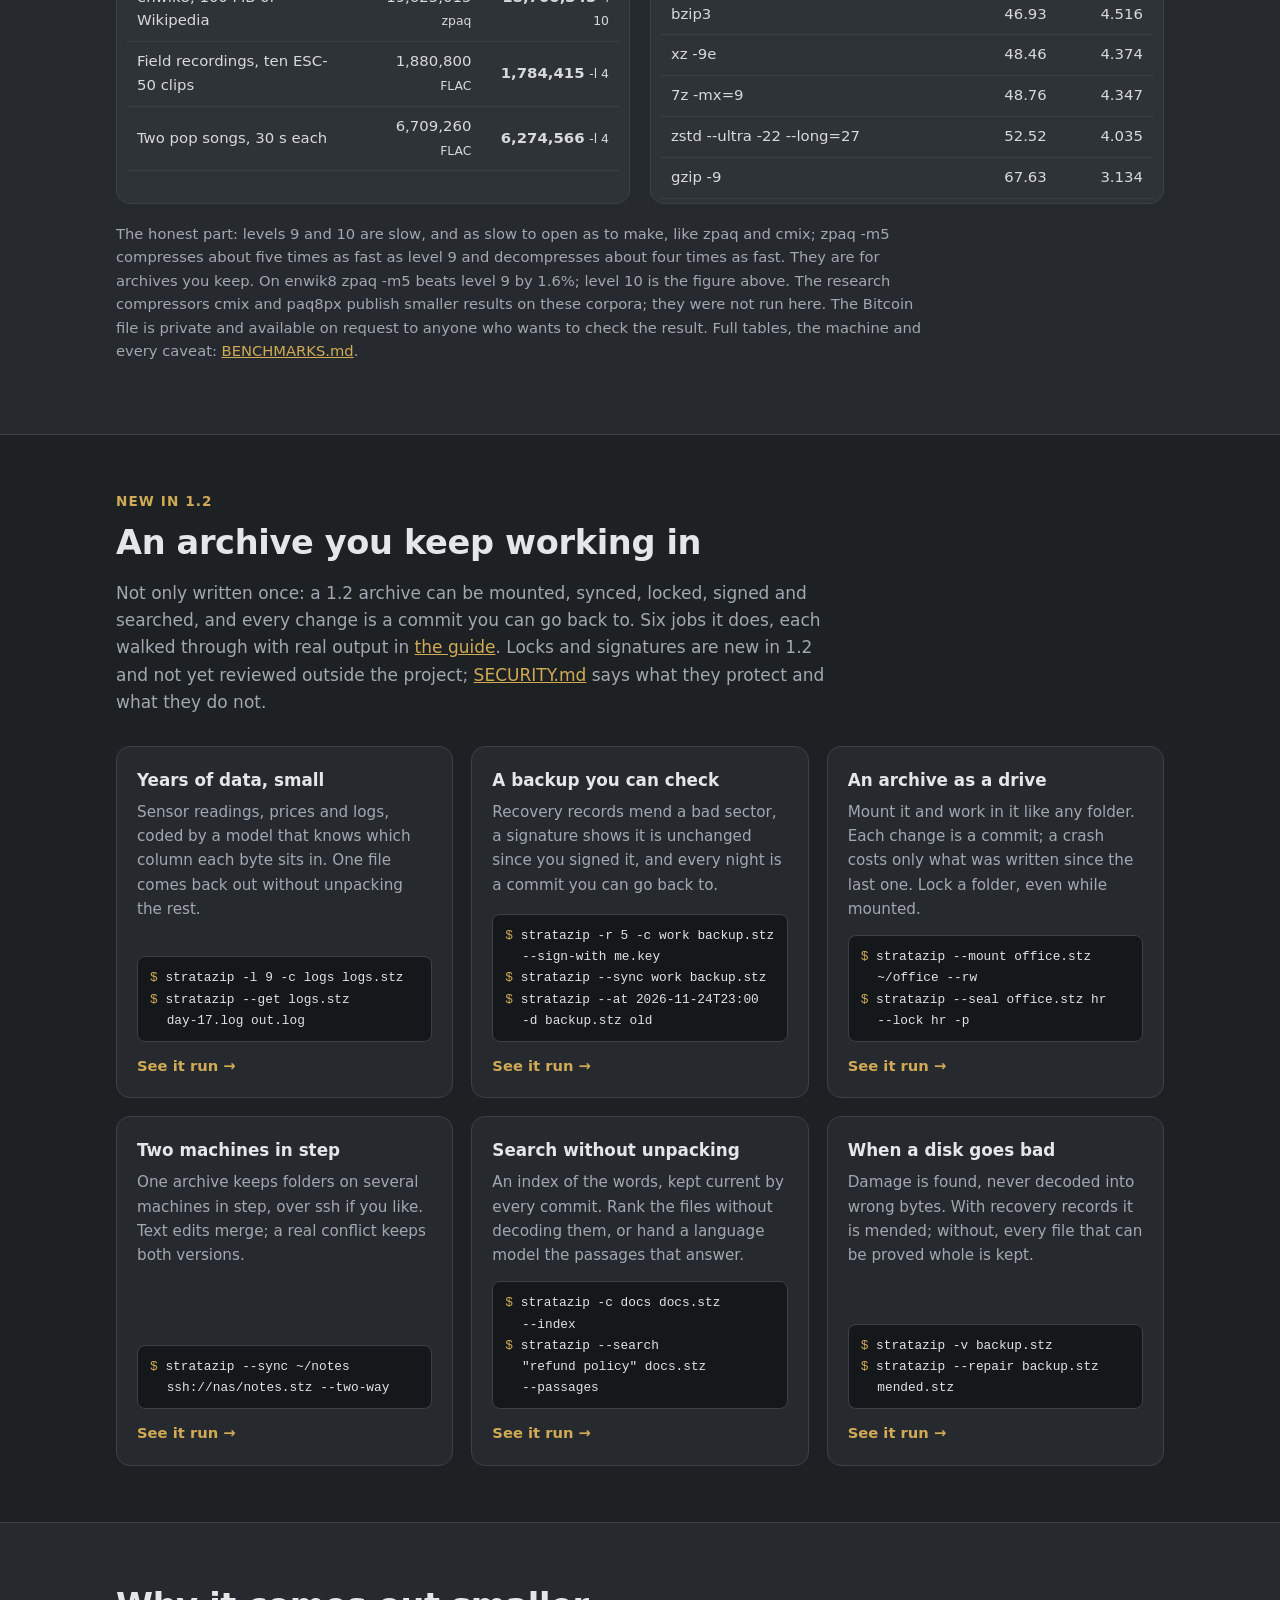
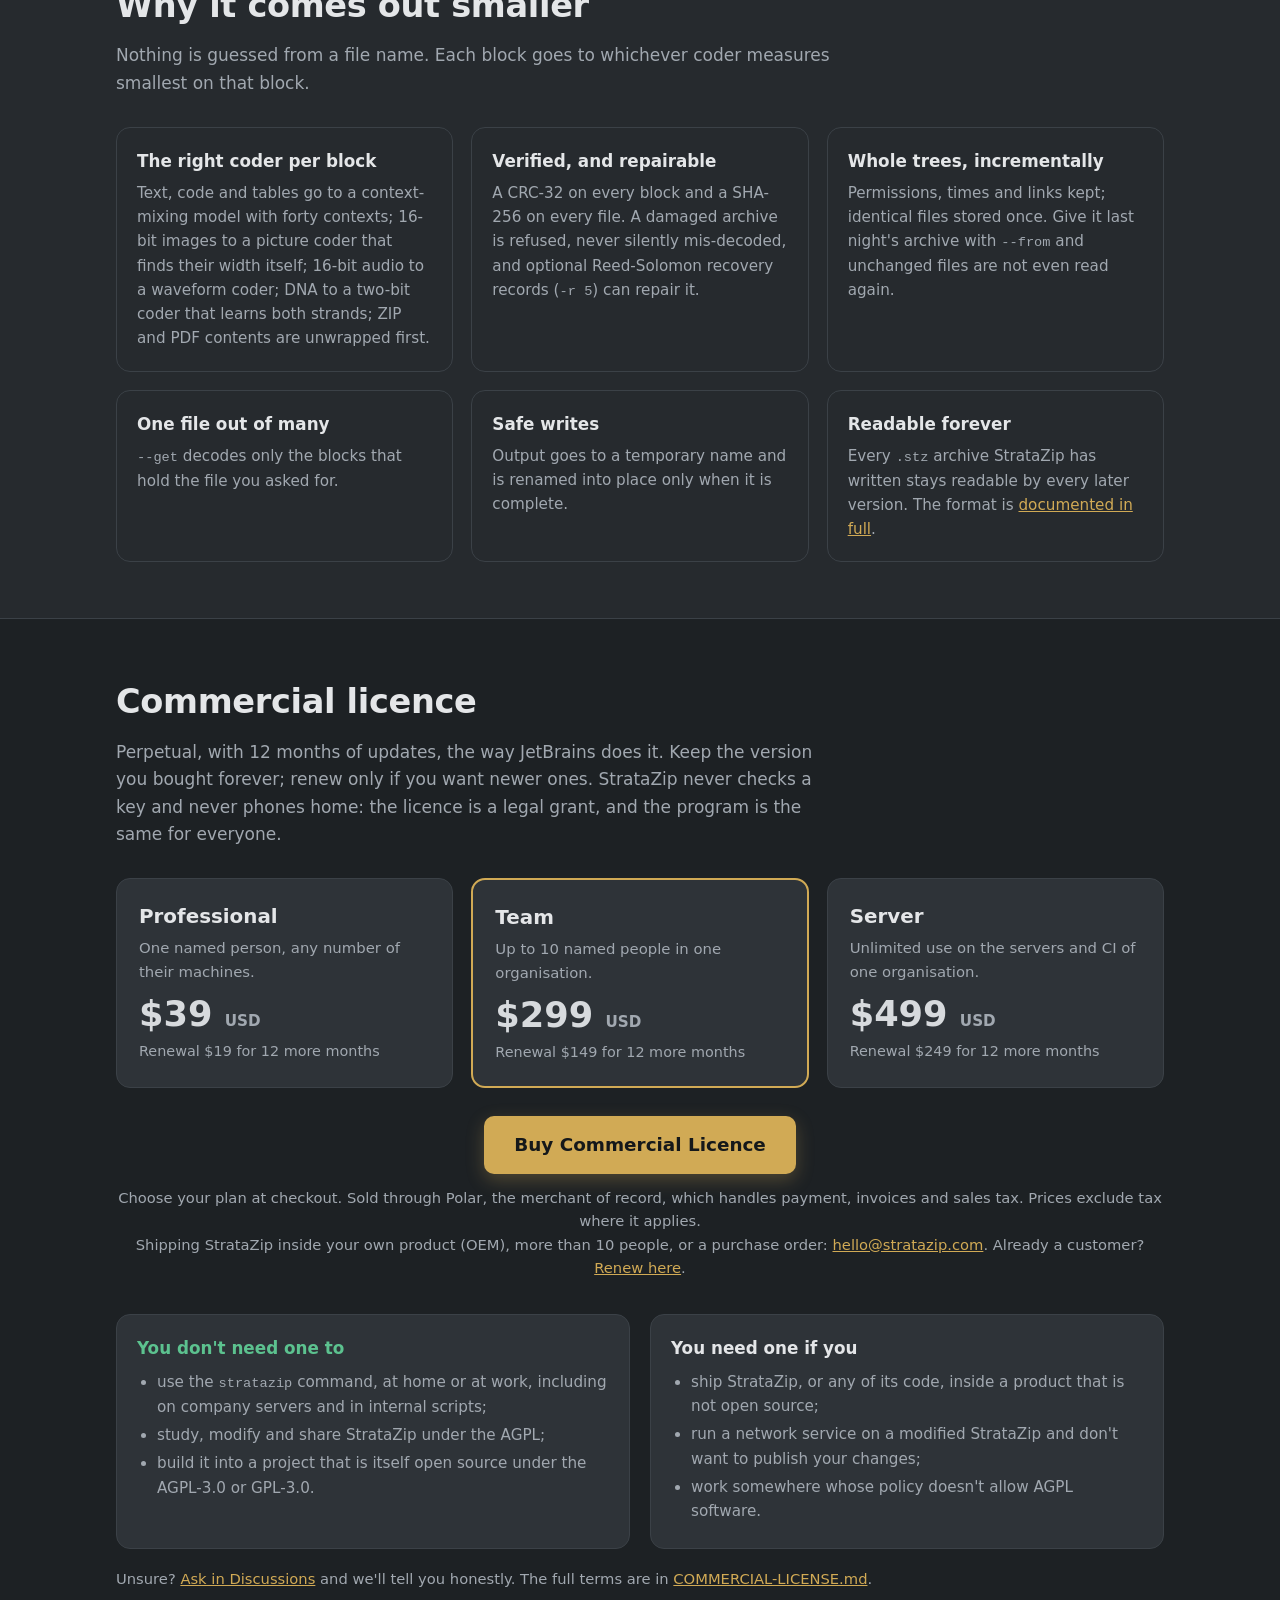
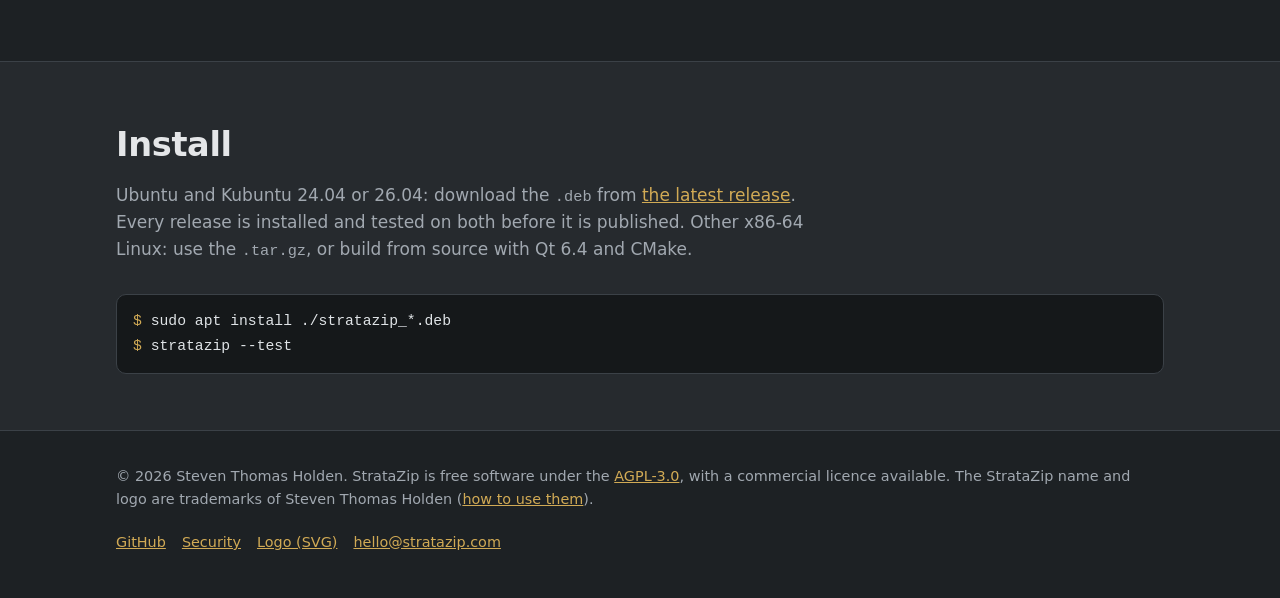
==== commit a6c0540a: "The seal's claims, stated modestly A signature shows an archive is unchanged since it was signed, no" ====
--- a/site/index.html
+++ b/site/index.html
@@ -13,7 +13,9 @@
   <link rel="apple-touch-icon" href="assets/icon-256.png">
   <meta property="og:type" content="website">
   <meta property="og:title" content="StrataZip: measured compression, living archives, traceable data">
+  <!-- bench:site-og -->
   <meta property="og:description" content="7.4% under zpaq's strongest mode on the Silesia corpus, 26.7% on market data, 5 to 7% under FLAC on audio. Open source (AGPL-3.0) with a commercial licence.">
+  <!-- /bench:site-og -->
   <meta property="og:url" content="https://stratazip.com/">
   <meta property="og:image" content="https://stratazip.com/assets/social.png">
   <meta property="og:image:width" content="1280">
@@ -72,19 +74,23 @@
       rerun from the repository on public data.</p>
 
     <div class="stats">
+      <!-- bench:site-tiles -->
       <div class="stat"><div class="n">7.4%</div><div class="t">smaller than zpaq -m5, zpaq's strongest mode, on the Silesia corpus at level 9, and on every one of its twelve files</div></div>
       <div class="stat"><div class="n">12.7%</div><div class="t">smaller than zpaq -m5 on Silesia at the extreme level, the smallest of every tool tested on all twelve files</div></div>
       <div class="stat"><div class="n">26.7%</div><div class="t">smaller than zpaq -m5 on a Bitcoin price history in CSV; 8.9% on bicycle sensor logs</div></div>
       <div class="stat"><div class="n">242</div><div class="t">round trips behind these pages, every one checked byte for byte</div></div>
+      <!-- /bench:site-tiles -->
     </div>
 
     <div class="chart">
+      <!-- bench:site-bars -->
       <h3>Bitcoin price history, 2017 to 2025, CSV (2,575,631 bytes)</h3>
       <p class="note">Compressed size in bytes; shorter is better.</p>
       <div class="bar"><span class="lbl">zstd -19</span><span class="track"><span class="fill" style="width:100.0%; display:block"></span></span><span class="val">200,502</span></div>
       <div class="bar"><span class="lbl">xz -9e</span><span class="track"><span class="fill" style="width:76.7%; display:block"></span></span><span class="val">153,772</span></div>
       <div class="bar"><span class="lbl">zpaq -m5</span><span class="track"><span class="fill" style="width:56.4%; display:block"></span></span><span class="val">113,063</span></div>
       <div class="bar us"><span class="lbl">StrataZip -l 9</span><span class="track"><span class="fill" style="width:41.4%; display:block"></span></span><span class="val">82,925</span></div>
+      <!-- /bench:site-bars -->
     </div>
 
     <div class="two">
@@ -93,11 +99,13 @@
           <caption style="text-align:left; font-weight:600; padding:8px 10px; color:var(--ink)">Structured data, text and audio (bytes)</caption>
           <thead><tr><th>Data</th><th>Best other</th><th>StrataZip</th></tr></thead>
           <tbody>
+            <!-- bench:site-struct -->
             <tr><td>Bicycle sensor logs (Bike&amp;Safe)</td><td>11,540,076 <small>zpaq</small></td><td><b>10,516,775</b> <small>-l 9</small></td></tr>
             <tr><td><i>E. coli</i> genome</td><td>1,114,234 <small>zpaq</small></td><td><b>1,099,133</b> <small>-l 9</small></td></tr>
             <tr><td>enwik8, 100 MB of Wikipedia</td><td>19,625,015 <small>zpaq</small></td><td><b>18,700,345</b> <small>-l 10</small></td></tr>
             <tr><td>Field recordings, ten ESC-50 clips</td><td>1,880,800 <small>FLAC</small></td><td><b>1,784,415</b> <small>-l 4</small></td></tr>
             <tr><td>Two pop songs, 30 s each</td><td>6,709,260 <small>FLAC</small></td><td><b>6,274,566</b> <small>-l 4</small></td></tr>
+            <!-- /bench:site-struct -->
           </tbody>
         </table>
       </div>
@@ -106,6 +114,7 @@
           <caption style="text-align:left; font-weight:600; padding:8px 10px; color:var(--ink)">Silesia corpus, 212 MB (MB, smaller is better)</caption>
           <thead><tr><th>Tool</th><th>Size</th><th>Ratio</th></tr></thead>
           <tbody>
+            <!-- bench:site-silesia -->
             <tr class="us"><td>StrataZip -l 10</td><td>34.16</td><td>6.205</td></tr>
             <tr class="us"><td>StrataZip -l 9</td><td>36.23</td><td>5.850</td></tr>
             <tr><td>zpaq -m5</td><td>39.11</td><td>5.419</td></tr>
@@ -114,17 +123,18 @@
             <tr><td>7z -mx=9</td><td>48.76</td><td>4.347</td></tr>
             <tr><td>zstd --ultra -22 --long=27</td><td>52.52</td><td>4.035</td></tr>
             <tr><td>gzip -9</td><td>67.63</td><td>3.134</td></tr>
+            <!-- /bench:site-silesia -->
           </tbody>
         </table>
       </div>
     </div>
 
-    <p class="caveat">The honest part: levels 9 and 10 are slow, and as slow to open as to make,
+    <p class="caveat"><!-- bench:site-honest -->The honest part: levels 9 and 10 are slow, and as slow to open as to make,
       like zpaq and cmix; zpaq -m5 compresses about five times as fast as level 9 and decompresses
       about four times as fast. They are for archives
       you keep. On enwik8 zpaq -m5 beats level 9 by 1.6%; level 10 is the figure above. The research
       compressors cmix and paq8px publish smaller results on these corpora; they were not run here. The
-      Bitcoin file is private and available on request to anyone who wants to check the result.
+      Bitcoin file is private and available on request to anyone who wants to check the result.<!-- /bench:site-honest -->
       Full tables, the machine and every caveat:
       <a href="https://github.com/thomholden/StrataZip/blob/main/docs/BENCHMARKS.md">BENCHMARKS.md</a>.</p>
   </div>
@@ -136,10 +146,10 @@
     <h2>An archive you keep working in</h2>
     <p class="intro">Not only written once: a 1.2 archive can be mounted, synced, locked, signed
       and searched, and every change is a commit you can go back to. Six jobs it does, each
-      walked through with real output in <a href="https://github.com/thomholden/StrataZip/blob/main/docs/GUIDE.md">the guide</a>.</p>
+      walked through with real output in <a href="https://github.com/thomholden/StrataZip/blob/main/docs/GUIDE.md">the guide</a>. Locks and signatures are new in 1.2 and not yet reviewed outside the project; <a href="https://github.com/thomholden/StrataZip/blob/main/SECURITY.md">SECURITY.md</a> says what they protect and what they do not.</p>
     <div class="uses">
       <div class="use"><h3>Years of data, small</h3><p>Sensor readings, prices and logs, coded by a model that knows which column each byte sits in. One file comes back out without unpacking the rest.</p><pre class="mini"><span class="c"><span class="p">$</span> <span class="t">stratazip</span> <span class="t">-l</span> <span class="t">9</span> <span class="t">-c</span> <span class="t">logs</span> <span class="t">logs.stz</span></span><span class="c"><span class="p">$</span> <span class="t">stratazip</span> <span class="t">--get</span> <span class="t">logs.stz</span> <span class="t">day-17.log</span> <span class="t">out.log</span></span></pre><a class="more" href="https://github.com/thomholden/StrataZip/blob/main/docs/GUIDE.md#1-keep-years-of-data-small">See it run &rarr;</a></div>
-      <div class="use"><h3>A backup you can trust</h3><p>Recovery records mend a bad sector, a signature proves nobody changed it, and every night is a commit you can go back to.</p><pre class="mini"><span class="c"><span class="p">$</span> <span class="t">stratazip</span> <span class="t">-r</span> <span class="t">5</span> <span class="t">-c</span> <span class="t">work</span> <span class="t">backup.stz</span> <span class="t">--sign-with</span> <span class="t">me.key</span></span><span class="c"><span class="p">$</span> <span class="t">stratazip</span> <span class="t">--sync</span> <span class="t">work</span> <span class="t">backup.stz</span></span><span class="c"><span class="p">$</span> <span class="t">stratazip</span> <span class="t">--at</span> <span class="t">2026-11-24T23:00</span> <span class="t">-d</span> <span class="t">backup.stz</span> <span class="t">old</span></span></pre><a class="more" href="https://github.com/thomholden/StrataZip/blob/main/docs/GUIDE.md#2-a-nightly-backup-you-can-trust">See it run &rarr;</a></div>
+      <div class="use"><h3>A backup you can check</h3><p>Recovery records mend a bad sector, a signature shows it is unchanged since you signed it, and every night is a commit you can go back to.</p><pre class="mini"><span class="c"><span class="p">$</span> <span class="t">stratazip</span> <span class="t">-r</span> <span class="t">5</span> <span class="t">-c</span> <span class="t">work</span> <span class="t">backup.stz</span> <span class="t">--sign-with</span> <span class="t">me.key</span></span><span class="c"><span class="p">$</span> <span class="t">stratazip</span> <span class="t">--sync</span> <span class="t">work</span> <span class="t">backup.stz</span></span><span class="c"><span class="p">$</span> <span class="t">stratazip</span> <span class="t">--at</span> <span class="t">2026-11-24T23:00</span> <span class="t">-d</span> <span class="t">backup.stz</span> <span class="t">old</span></span></pre><a class="more" href="https://github.com/thomholden/StrataZip/blob/main/docs/GUIDE.md#2-a-nightly-backup-you-can-trust">See it run &rarr;</a></div>
       <div class="use"><h3>An archive as a drive</h3><p>Mount it and work in it like any folder. Each change is a commit; a crash costs only what was written since the last one. Lock a folder, even while mounted.</p><pre class="mini"><span class="c"><span class="p">$</span> <span class="t">stratazip</span> <span class="t">--mount</span> <span class="t">office.stz</span> <span class="t">~/office</span> <span class="t">--rw</span></span><span class="c"><span class="p">$</span> <span class="t">stratazip</span> <span class="t">--seal</span> <span class="t">office.stz</span> <span class="t">hr</span> <span class="t">--lock</span> <span class="t">hr</span> <span class="t">-p</span></span></pre><a class="more" href="https://github.com/thomholden/StrataZip/blob/main/docs/GUIDE.md#3-an-archive-you-use-as-a-drive-with-one-folder-locked">See it run &rarr;</a></div>
       <div class="use"><h3>Two machines in step</h3><p>One archive keeps folders on several machines in step, over ssh if you like. Text edits merge; a real conflict keeps both versions.</p><pre class="mini"><span class="c"><span class="p">$</span> <span class="t">stratazip</span> <span class="t">--sync</span> <span class="t">~/notes</span> <span class="t">ssh://nas/notes.stz</span> <span class="t">--two-way</span></span></pre><a class="more" href="https://github.com/thomholden/StrataZip/blob/main/docs/GUIDE.md#4-two-machines-one-archive">See it run &rarr;</a></div>
       <div class="use"><h3>Search without unpacking</h3><p>An index of the words, kept current by every commit. Rank the files without decoding them, or hand a language model the passages that answer.</p><pre class="mini"><span class="c"><span class="p">$</span> <span class="t">stratazip</span> <span class="t">-c</span> <span class="t">docs</span> <span class="t">docs.stz</span> <span class="t">--index</span></span><span class="c"><span class="p">$</span> <span class="t">stratazip</span> <span class="t">--search</span> <span class="t">"refund policy"</span> <span class="t">docs.stz</span> <span class="t">--passages</span></span></pre><a class="more" href="https://github.com/thomholden/StrataZip/blob/main/docs/GUIDE.md#5-find-things-without-unpacking-them">See it run &rarr;</a></div>
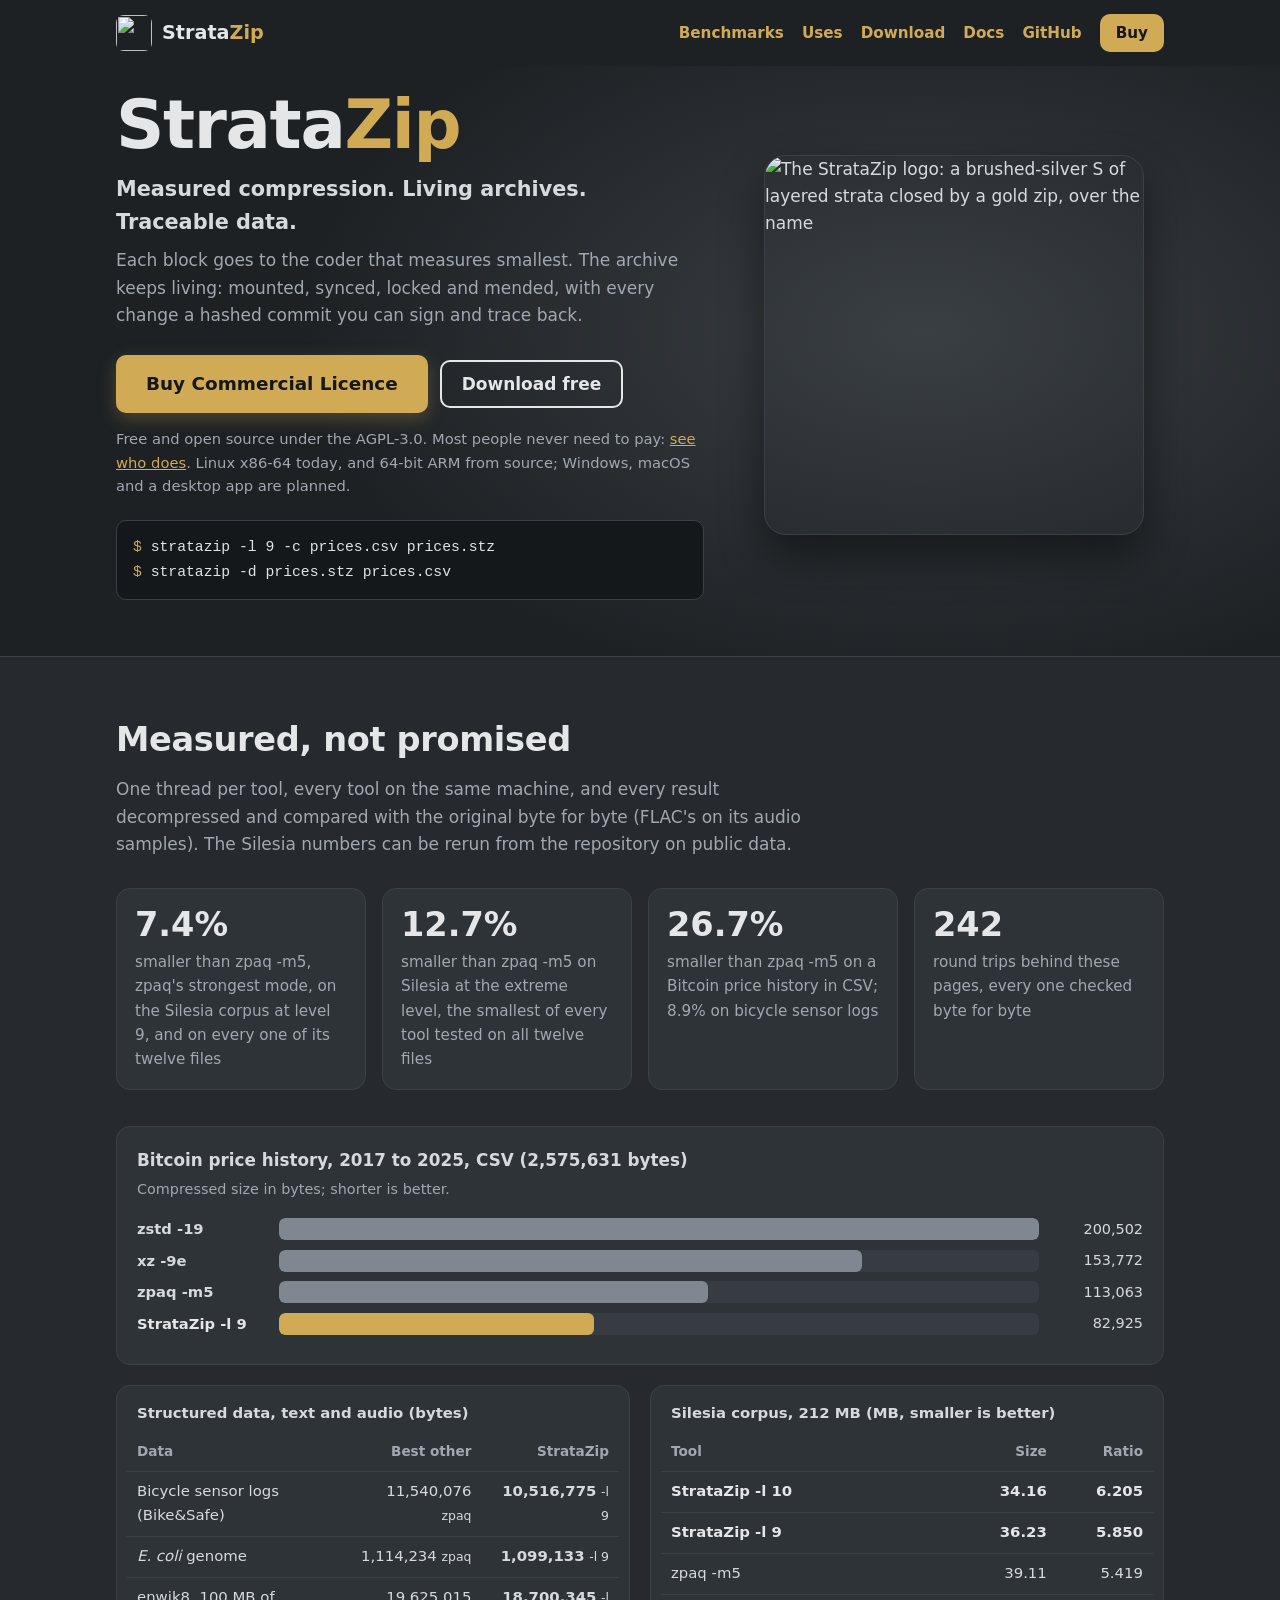
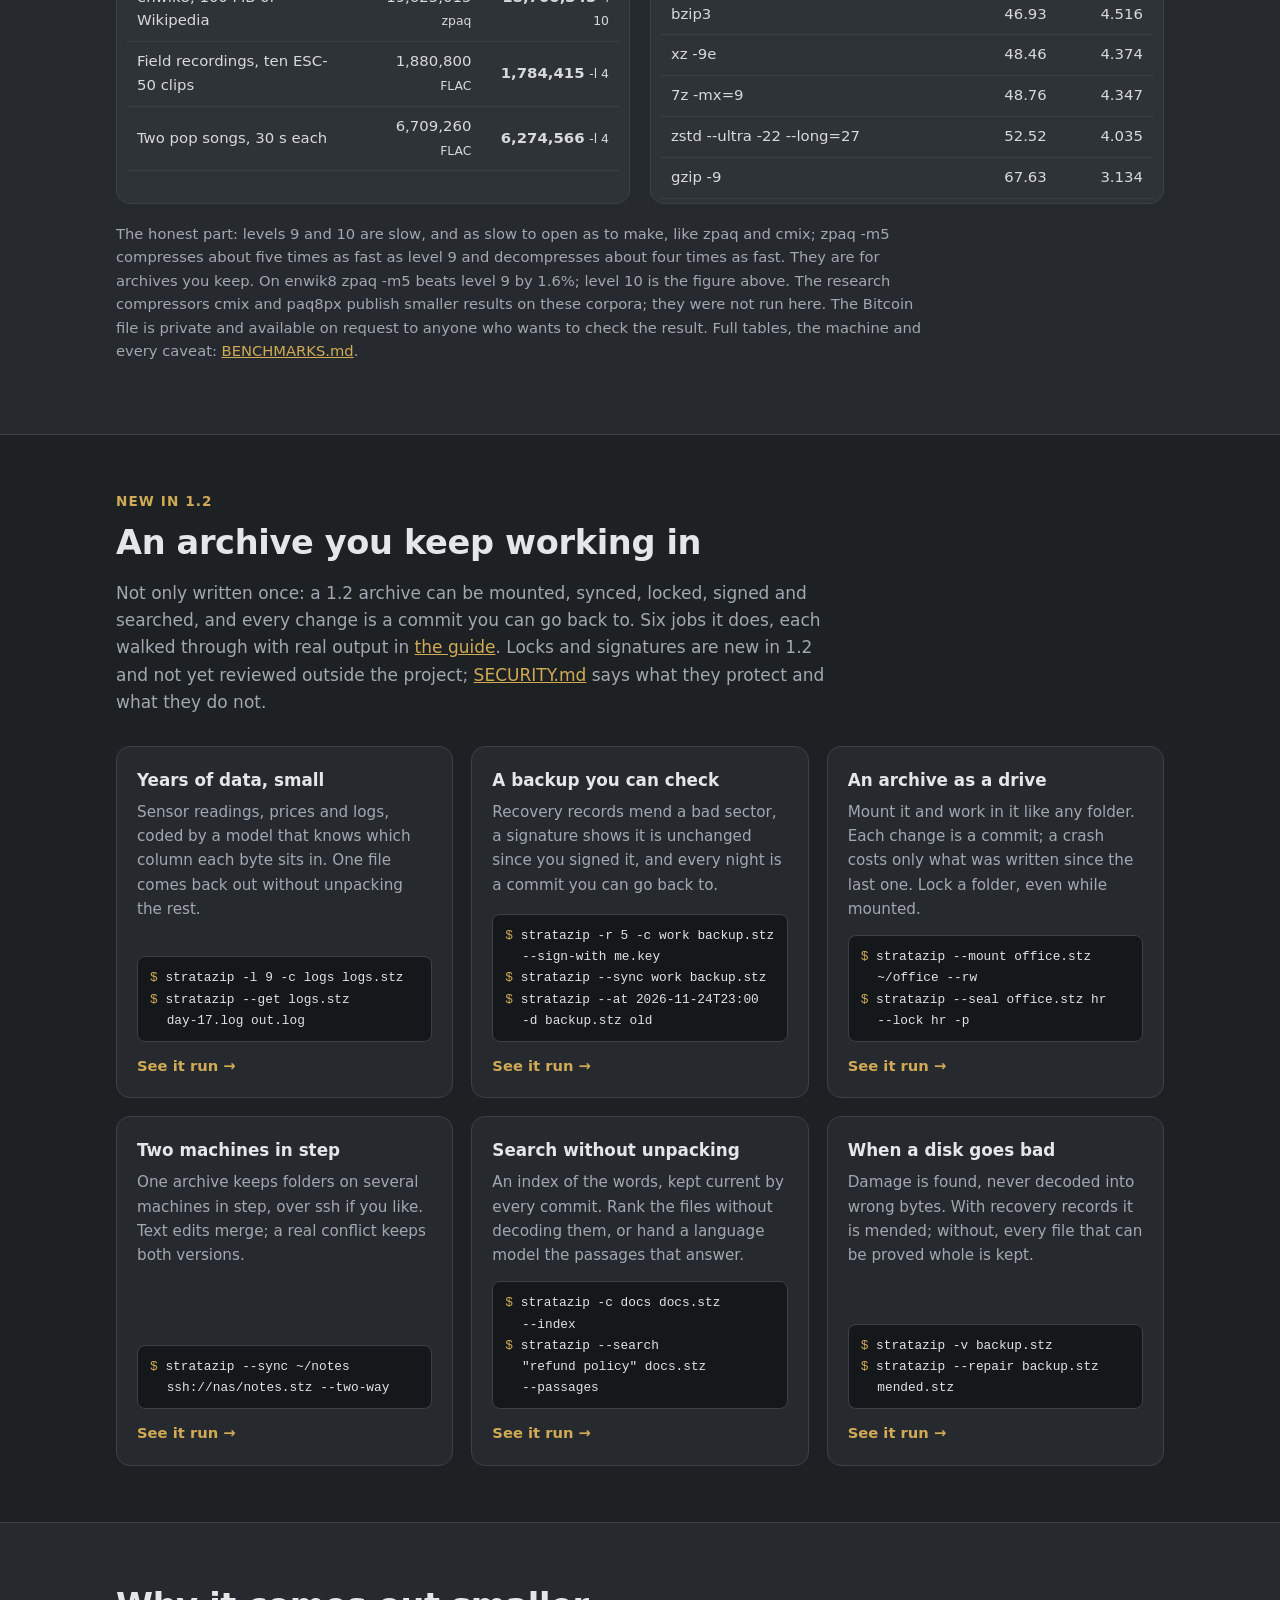
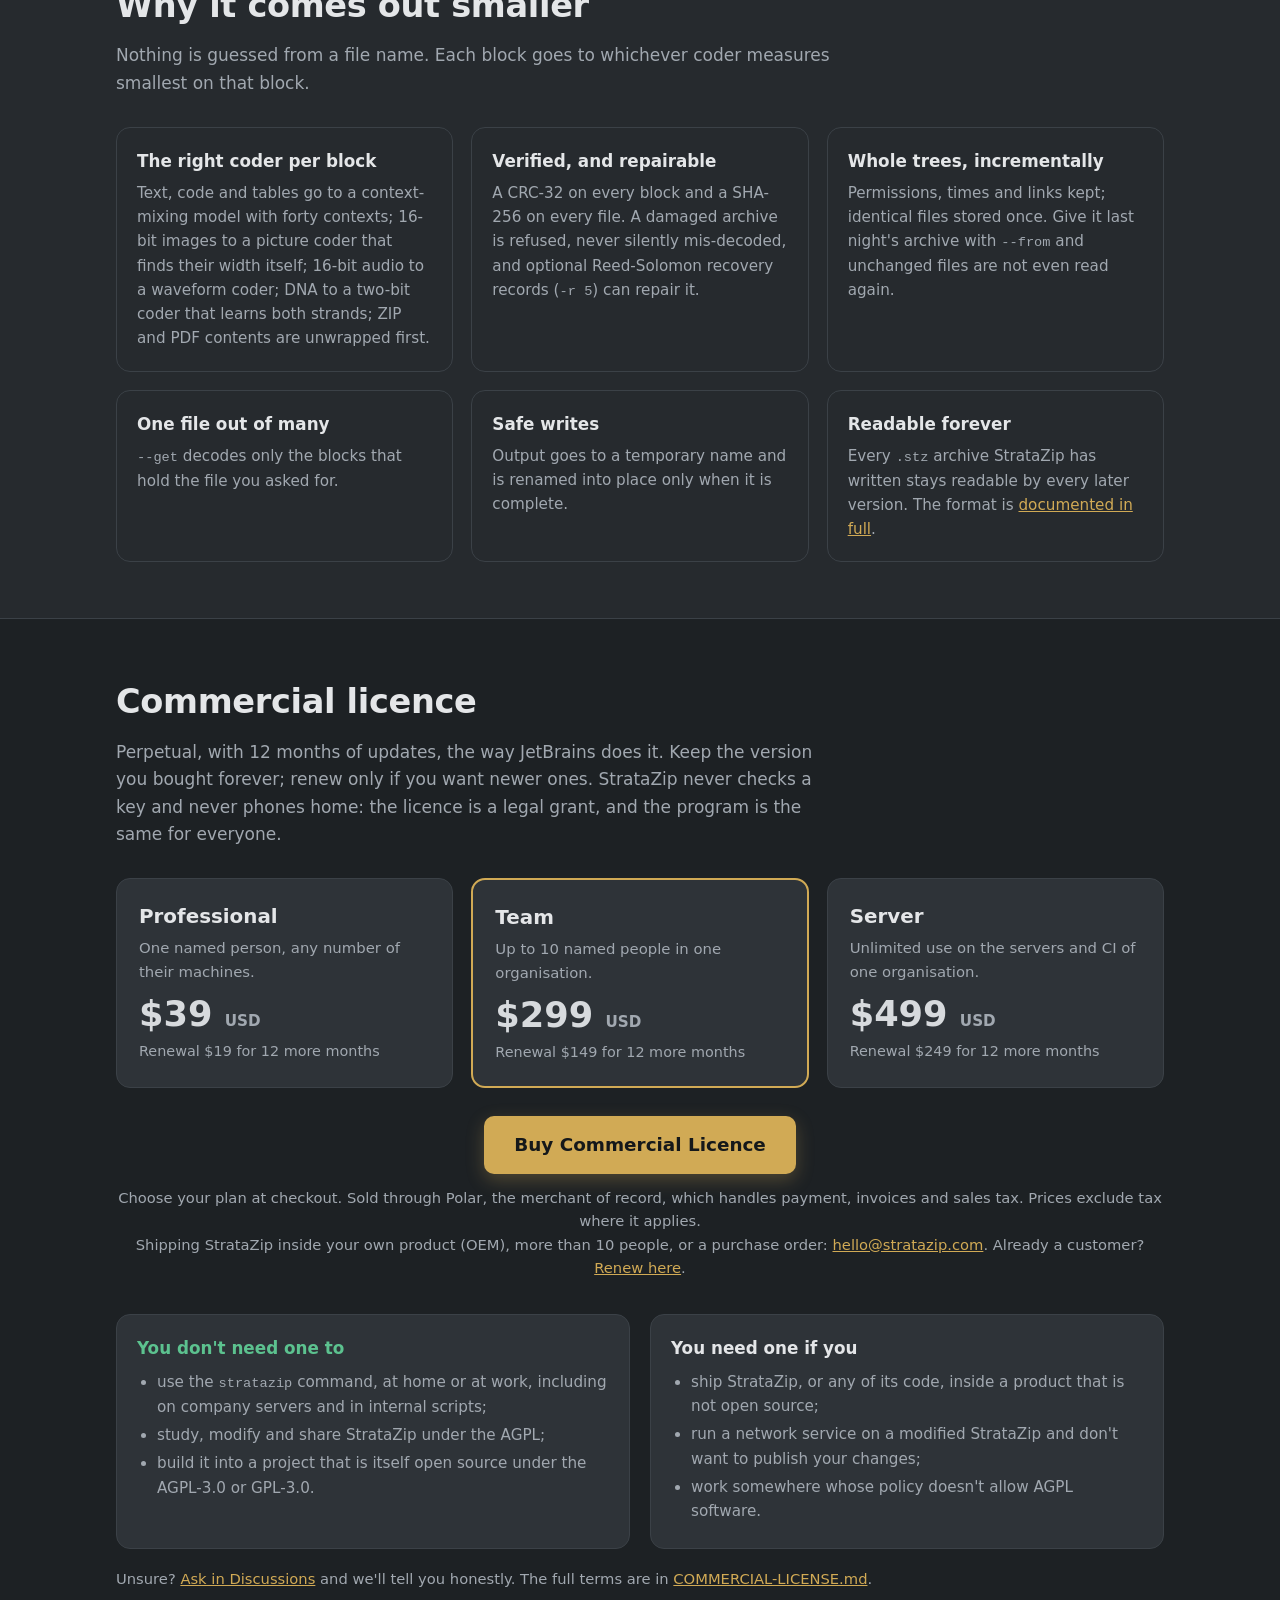
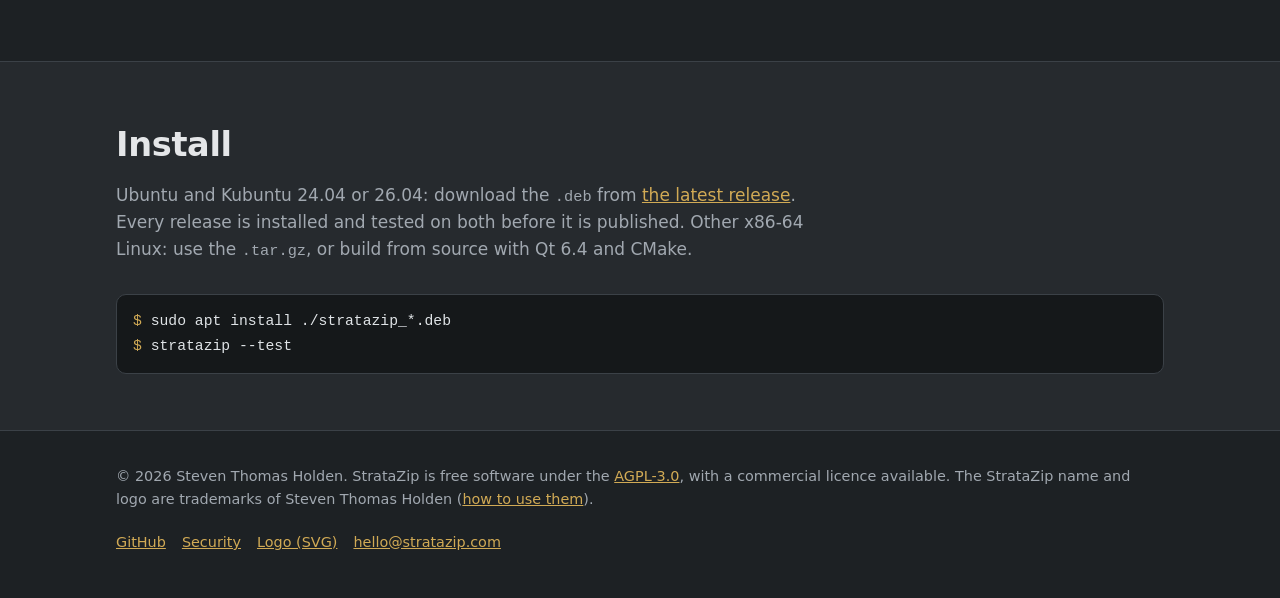
==== commit df3aa723: "Site: 64-bit ARM, from source, in the platform line Co-Authored-By: Claude Opus 5.5 <noreply@anthrop" ====
--- a/site/index.html
+++ b/site/index.html
@@ -55,7 +55,7 @@
         <a class="btn btn-plain" href="https://github.com/thomholden/StrataZip/releases/latest">Download free</a>
       </div>
       <p class="fine">Free and open source under the AGPL-3.0. Most people never need to pay:
-        <a href="#need">see who does</a>. Linux x86-64 today; Windows, macOS and a desktop app are planned.</p>
+        <a href="#need">see who does</a>. Linux x86-64 today, and 64-bit ARM from source; Windows, macOS and a desktop app are planned.</p>
       <pre class="term"><span class="p">$</span> stratazip -l 9 -c prices.csv prices.stz
 <span class="p">$</span> stratazip -d prices.stz prices.csv</pre>
     </div>
